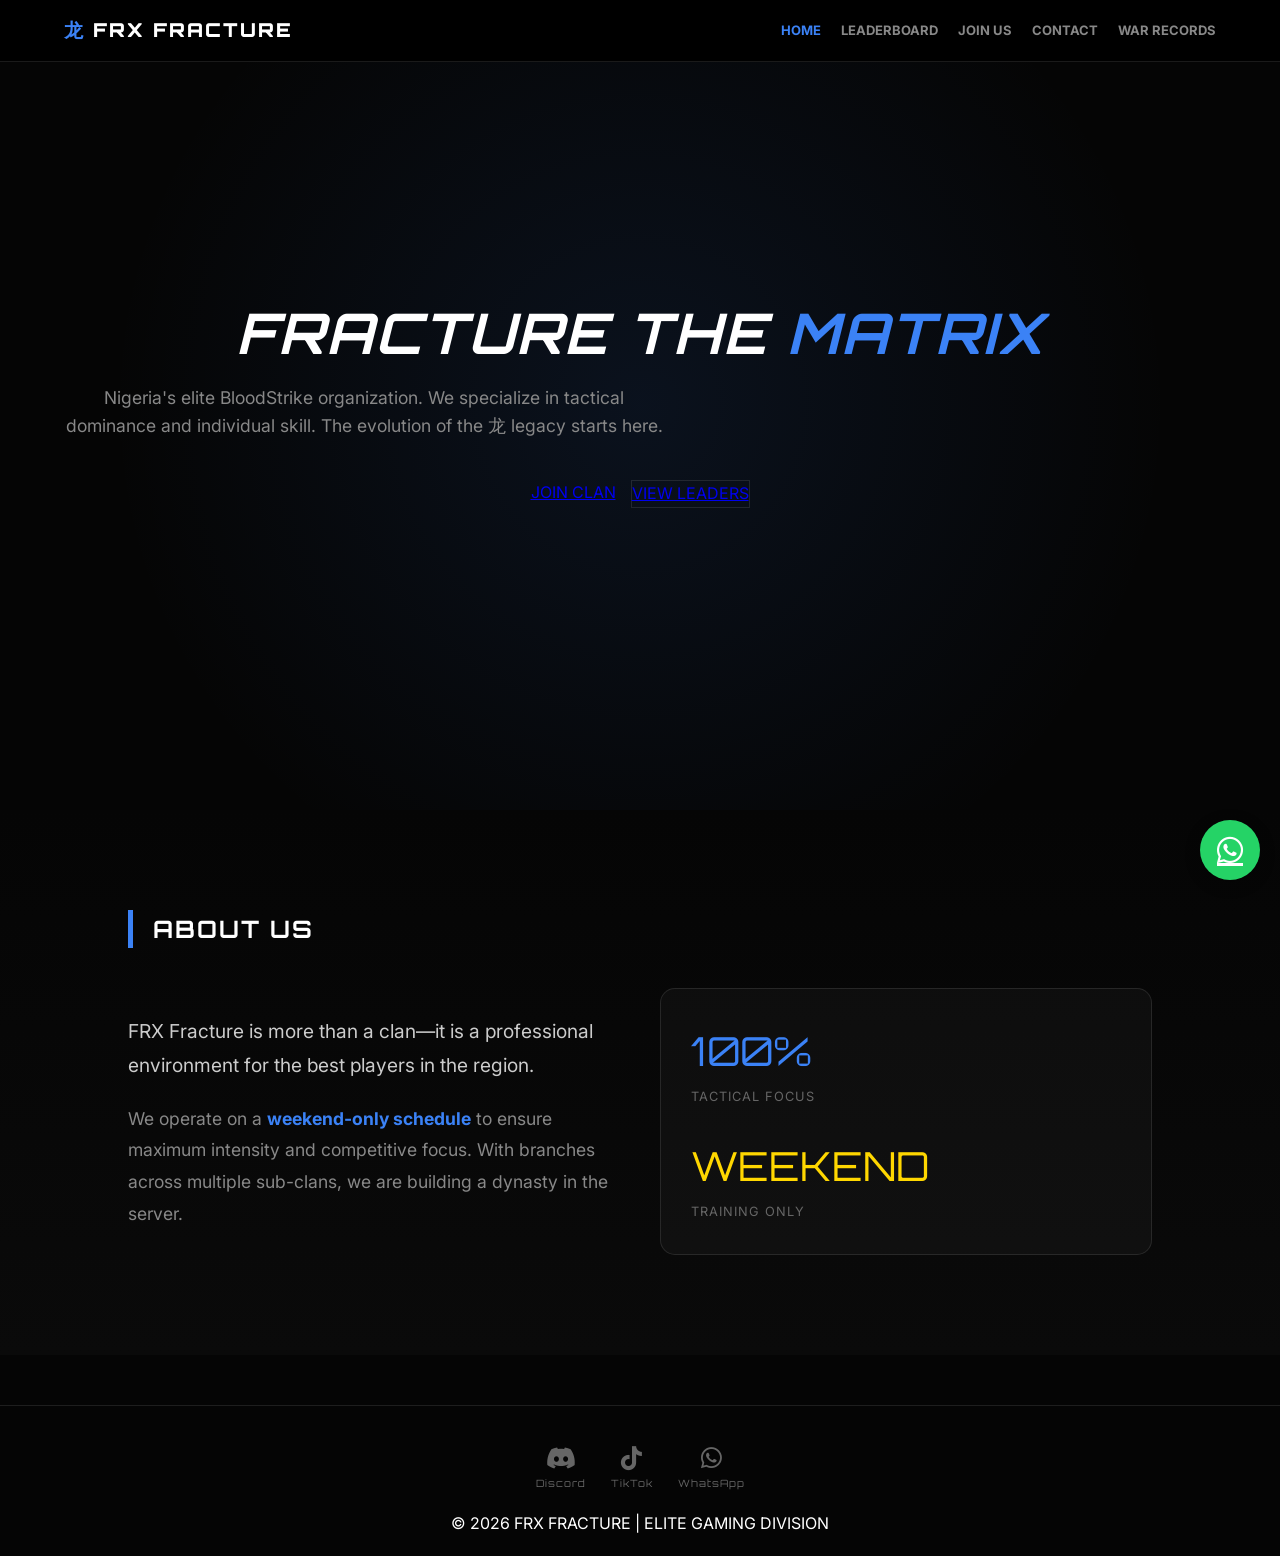
==== index.html @ 0031ac16 "Update index.html" ====
<!DOCTYPE html>
<html lang="en">
<head>
    <meta charset="UTF-8">
    <meta name="viewport" content="width=device-width, initial-scale=1.0">
    <title>FRX FRACTURE CLAN | ELITE BLOODSTRIKE</title>
    <link rel="stylesheet" href="style.css">
    <link href="https://fonts.googleapis.com/css2?family=Orbitron:wght@900&family=Inter:wght@400;700&display=swap" rel="stylesheet">
    
    <link rel="icon" type="image/png" sizes="32x32" href="images/favicon-32x32.png">
    <link rel="icon" type="image/png" sizes="16x16" href="images/favicon-16x16.png">
    <link rel="shortcut icon" href="images/favicon.ico">
    <link rel="apple-touch-icon" sizes="180x180" href="images/apple-touch-icon.png">
    <link rel="manifest" href="images/site.webmanifest">
    <meta name="theme-color" content="#00f2ff">
    
    <link rel="stylesheet" href="https://cdnjs.cloudflare.com/ajax/libs/font-awesome/6.0.0/css/all.min.css">
</head>
<body>

    <div id="loader">
        <div class="loader-content">
            <div class="dragon-symbol">龙</div>
            <div class="loader-bar"></div>
            <p>INITIALIZING FRX SYSTEM...</p>
        </div>
    </div>

    <nav>
        <div class="brand"><span>龙</span> FRX FRACTURE</div>
        <div class="hamburger">
            <span></span>
            <span></span>
            <span></span>
        </div>
        <div class="nav-links">
            <a href="index.html" class="active">HOME</a>
            <a href="rankings.html">LEADERBOARD</a> <a href="join.html">JOIN US</a>
            <a href="contact.html">CONTACT</a>
            <a href="wars.html">WAR RECORDS</a>
        </div>
    </nav>

    <header class="hero">
        <div class="hero-content" style="text-align: center; width: 100%;">
            <h1>FRACTURE THE <span style="color: var(--main-blue);">MATRIX</span></h1>
            <p>Nigeria's elite BloodStrike organization. We specialize in tactical dominance and individual skill. The evolution of the 龙 legacy starts here.</p>
            <div class="hero-btns" style="margin-top: 30px; display: flex; justify-content: center; gap: 15px;">
                <a href="join.html" class="btn btn-blue">JOIN CLAN</a>
                <a href="rankings.html" class="btn" style="border: 1px solid var(--border);">VIEW LEADERS</a>
            </div>
        </div>
    </header>

    <section id="about" style="padding: 100px 10%; background: linear-gradient(to bottom, #050505, #0a0a0a);">
        <h2 class="section-title">ABOUT US</h2>
        <div class="about-grid" style="display: grid; grid-template-columns: repeat(auto-fit, minmax(300px, 1fr)); gap: 40px; align-items: center;">
            <div class="about-text">
                <p style="font-size: 1.2rem; color: #ccc; line-height: 1.8; margin-bottom: 20px;">
                    FRX Fracture is more than a clan—it is a professional environment for the best players in the region. 
                </p>
                <p style="font-size: 1.1rem; color: #888; line-height: 1.8;">
                    We operate on a <span style="color: var(--main-blue); font-weight: bold;">weekend-only schedule</span> to ensure maximum intensity and competitive focus. 
                    With branches across multiple sub-clans, we are building a dynasty in the server.
                </p>
            </div>
            <div class="about-stats" style="background: rgba(255,255,255,0.03); padding: 30px; border-radius: 15px; border: 1px solid var(--border);">
                <div style="margin-bottom: 25px;">
                    <span style="display: block; font-family: 'Orbitron'; color: var(--main-blue); font-size: 2.5rem;">100%</span>
                    <span style="color: #666; text-transform: uppercase; font-size: 0.8rem; letter-spacing: 1px;">Tactical Focus</span>
                </div>
                <div>
                    <span style="display: block; font-family: 'Orbitron'; color: gold; font-size: 2.5rem;">WEEKEND</span>
                    <span style="color: #666; text-transform: uppercase; font-size: 0.8rem; letter-spacing: 1px;">Training Only</span>
                </div>
            </div>
        </div>
    </section>

    <a href="https://chat.whatsapp.com/DBjDvU5sd6rA4anDeY8neo" class="floating-whatsapp" target="_blank">
        <i class="fab fa-whatsapp"></i>
    </a>

    <footer>
        <div class="social-links">
            <a href="https://discord.gg/nYF2F32E8T" class="social-icon" target="_blank">
                <i class="fab fa-discord"></i>
                <span>Discord</span>
            </a>
            <a href="https://www.tiktok.com/@fracture_esports" class="social-icon" target="_blank">
                <i class="fab fa-tiktok"></i>
                <span>TikTok</span>
            </a>
            <a href="https://chat.whatsapp.com/DBjDvU5sd6rA4anDeY8neo" class="social-icon" target="_blank">
                <i class="fab fa-whatsapp"></i>
                <span>WhatsApp</span>
            </a>
        </div>
        <p class="copyright">© 2026 FRX FRACTURE | ELITE GAMING DIVISION</p>
    </footer>

    <script>
        // Navigation Logic
        const hamburger = document.querySelector('.hamburger');
        const navLinks = document.querySelector('.nav-links');

        hamburger.addEventListener('click', () => {
            navLinks.classList.toggle('active');
        });

        document.querySelectorAll('.nav-links a').forEach(link => {
            link.addEventListener('click', () => {
                navLinks.classList.remove('active');
            });
        });
        
        // Pre-loader Logic
        window.addEventListener("load", function() {
            const loader = document.getElementById("loader");
            setTimeout(() => {
                loader.classList.add("loader-hidden");
            }, 1000); 
        });
    </script>
</body>
</html>
---- style.css ----
/* --- FRX MASTER STYLES - 2026 ELITE EDITION --- */
:root {
    --main-blue: #3b82f6;
    --dark-bg: #050505;
    --card-bg: rgba(255, 255, 255, 0.03);
    --border: rgba(255, 255, 255, 0.1);
    --glass: rgba(255, 255, 255, 0.03);
    --glass-border: rgba(255, 255, 255, 0.1);
}

* { margin: 0; padding: 0; box-sizing: border-box; }

body {
    background-color: var(--dark-bg);
    color: white;
    font-family: 'Inter', sans-serif;
    line-height: 1.6;
    overflow-x: hidden;
}

h1, h2, h3, .brand { font-family: 'Orbitron', sans-serif; text-transform: uppercase; letter-spacing: 2px; }

/* --- PRE-LOADER --- */
#loader {
    position: fixed;
    width: 100%;
    height: 100vh;
    background: #050505;
    z-index: 9999;
    display: flex;
    justify-content: center;
    align-items: center;
    transition: opacity 0.5s ease;
}

.loader-content { text-align: center; }
.dragon-symbol {
    font-size: 5rem;
    color: var(--main-blue);
    font-family: 'Orbitron';
    text-shadow: 0 0 30px var(--main-blue);
    animation: breathe 2s infinite ease-in-out;
}

.loader-bar {
    width: 200px;
    height: 2px;
    background: rgba(255, 255, 255, 0.1);
    margin: 20px auto;
    position: relative;
    overflow: hidden;
}

.loader-bar::after {
    content: '';
    position: absolute;
    left: -100%;
    width: 100%;
    height: 100%;
    background: var(--main-blue);
    box-shadow: 0 0 10px var(--main-blue);
    animation: loading 1.5s infinite;
}

@keyframes breathe {
    0%, 100% { transform: scale(1); opacity: 0.8; }
    50% { transform: scale(1.1); opacity: 1; }
}

@keyframes loading {
    0% { left: -100%; }
    100% { left: 100%; }
}

.loader-hidden { opacity: 0; pointer-events: none; }

.btn-main {
    background: var(--main-blue);
    color: white;
    padding: 12px 30px;
    border-radius: 5px;
    text-decoration: none;
    font-family: 'Orbitron';
    font-size: 0.9rem;
    transition: 0.3s;
    display: inline-block;
}

.btn-outline {
    border: 1px solid var(--border);
    color: white;
    padding: 12px 30px;
    border-radius: 5px;
    text-decoration: none;
    font-family: 'Orbitron';
    font-size: 0.9rem;
    transition: 0.3s;
    display: inline-block;
    margin-left: 10px;
}

.btn-main:hover { background: #2563eb; transform: translateY(-3px); }
.btn-outline:hover { background: rgba(255,255,255,0.1); transform: translateY(-3px); }

/* --- NAVIGATION --- */
nav {
    display: flex;
    justify-content: space-between;
    align-items: center;
    padding: 15px 5%;
    background: rgba(0,0,0,0.95);
    backdrop-filter: blur(10px);
    position: fixed;
    width: 100%;
    top: 0;
    z-index: 1000;
    border-bottom: 1px solid var(--border);
}

.brand { font-weight: 900; color: #fff; font-size: 1.2rem; }
.brand span { color: var(--main-blue); }

.nav-links { display: flex; list-style: none; }
.nav-links a { 
    color: #888; 
    text-decoration: none; 
    margin-left: 20px; 
    font-size: 13px; 
    font-weight: bold; 
    transition: 0.3s; 
}

.nav-links a:hover, .nav-links a.active { color: var(--main-blue); }

.hamburger { display: none; cursor: pointer; flex-direction: column; gap: 5px; }
.hamburger span { width: 25px; height: 3px; background: white; border-radius: 5px; }

/* --- HERO SECTION --- */
.hero {
    height: 90vh;
    display: flex;
    flex-direction: column;
    justify-content: center;
    align-items: center;
    text-align: center;
    padding: 0 5%;
    background: radial-gradient(circle, rgba(59,130,246,0.1) 0%, transparent 70%);
}

.hero h1 { font-size: 3.5rem; line-height: 1.1; margin-bottom: 20px; font-style: italic; }
.hero p { color: #888; max-width: 600px; margin-bottom: 40px; font-size: 1.1rem; }

/* --- LEADERBOARD & RANKINGS --- */
.section-title { font-size: 1.5rem; margin-bottom: 40px; border-left: 5px solid var(--main-blue); padding-left: 20px; }

.leader-section {
    display: grid;
    grid-template-columns: repeat(auto-fit, minmax(250px, 1fr));
    gap: 20px;
    margin-bottom: 40px;
}

.leader-card {
    background: linear-gradient(rgba(0, 0, 0, 0.7), rgba(0, 0, 0, 0.85)), url('images/leader-default.jpg');
    background-size: cover;
    background-position: center;
    border: 1px solid gold;
    border-radius: 15px;
    padding: 30px 20px;
    text-align: center;
    box-shadow: 0 0 20px rgba(212, 175, 55, 0.1);
    transition: 0.4s cubic-bezier(0.175, 0.885, 0.32, 1.275);
    position: relative;
    overflow: hidden;
}

.zandex-card {
    background-image: linear-gradient(rgba(0, 0, 0, 0.6), rgba(0, 0, 0, 0.85)), url('images/zandex-backdrop.jpg');
}

.vice-card {
    background-image: linear-gradient(rgba(0, 0, 0, 0.6), rgba(0, 0, 0, 0.85)), url('images/Members/1.jpg');
    border-color: silver;
}

.leader-card:hover {
    transform: translateY(-8px);
    box-shadow: 0 10px 30px rgba(59, 130, 246, 0.3);
    border-color: #fff;
}

.leader-img-circle {
    width: 100px; height: 100px;
    border-radius: 50%;
    border: 3px solid gold;
    margin: 0 auto 15px;
    object-fit: cover;
    box-shadow: 0 0 15px rgba(212, 175, 55, 0.3);
    transition: 0.3s;
}

.leader-card:hover .leader-img-circle { transform: scale(1.1); border-color: #fff; }

.player-name { font-size: 1.4rem; margin-bottom: 5px; text-shadow: 2px 2px 10px rgba(0,0,0,1); }

/* --- SEARCH & LIST --- */
.search-container { max-width: 500px; margin: 0 auto 30px; position: relative; }

.rank-search {
    width: 100%;
    background: rgba(255, 255, 255, 0.05);
    border: 1px solid var(--border);
    padding: 12px 20px;
    border-radius: 30px;
    color: white;
    font-family: 'Inter', sans-serif;
    outline: none;
    transition: 0.3s;
    text-align: center;
}

.rank-search:focus {
    border-color: var(--main-blue);
    box-shadow: 0 0 15px rgba(0, 242, 255, 0.2);
    background: rgba(255, 255, 255, 0.08);
}

.rank-grid { display: flex; flex-direction: column; gap: 10px; }

.list-row {
    display: grid;
    grid-template-columns: 40px 50px 1fr 100px;
    align-items: center;
    background: var(--glass);
    border: 1px solid var(--glass-border);
    padding: 10px 15px;
    border-radius: 8px;
    transition: 0.3s;
}

.list-row:hover { border-color: var(--main-blue); transform: translateX(5px); }

.list-rank { font-family: 'Orbitron'; font-weight: bold; color: var(--main-blue); font-size: 0.8rem; }
.list-img { width: 35px; height: 35px; border-radius: 5px; object-fit: cover; }
.list-name { font-family: 'Inter'; font-weight: 700; font-size: 0.9rem; }
.list-stats { text-align: right; }
.list-points { display: block; font-family: 'Orbitron'; font-size: 0.8rem; color: #fff; }
.list-tier { display: block; font-size: 9px; color: #666; text-transform: uppercase; }

/* --- CLAN TOGGLE --- */
.clan-toggle { display: flex; justify-content: center; gap: 10px; margin-bottom: 30px; }
.toggle-btn {
    background: transparent;
    border: 1px solid var(--border);
    color: #666;
    padding: 8px 20px;
    cursor: pointer;
    font-family: 'Orbitron';
    font-size: 10px;
    transition: 0.3s;
}
.toggle-btn.active { background: var(--main-blue); color: white; border-color: var(--main-blue); }

/* --- JOIN PAGE STYLES --- */
.leadership-promo {
    background: linear-gradient(rgba(0,0,0,0.85), rgba(0,0,0,0.85)), url('images/leadership-bg.jpg');
    background-size: cover;
    padding: 50px;
    border-radius: 15px;
    border: 1px solid var(--main-blue);
    text-align: center;
    margin-bottom: 40px;
}

.tryout-briefing {
    background: rgba(255, 255, 255, 0.02);
    border: 1px solid rgba(255, 255, 255, 0.1);
    border-radius: 15px;
    padding: 40px;
}

.tryout-content-grid {
    display: grid;
    grid-template-columns: 1.2fr 0.8fr;
    gap: 40px;
    margin-top: 25px;
}

.briefing-list {
    list-style: none;
    padding: 0;
}

.briefing-list li {
    padding: 12px 0;
    border-bottom: 1px solid rgba(255, 255, 255, 0.05);
    font-size: 14px;
    color: #ccc;
}

.stat-tag {
    background: rgba(0, 242, 255, 0.1);
    color: var(--main-blue);
    padding: 2px 8px;
    border-radius: 4px;
    font-size: 11px;
    font-weight: bold;
    border: 1px solid rgba(0, 242, 255, 0.3);
    margin-left: 5px;
}

.warning-text {
    color: #ff4444;
    font-size: 11px;
    margin-top: 15px;
    font-style: italic;
}

.banned-tags span {
    display: inline-block;
    background: rgba(255, 0, 80, 0.1);
    color: #ff0050;
    padding: 5px 12px;
    border-radius: 5px;
    font-size: 10px;
    font-weight: bold;
    margin-right: 8px;
    border: 1px solid rgba(255, 0, 80, 0.2);
}

.inactivity-bar {
    background: rgba(255, 0, 80, 0.05);
    border: 1px solid rgba(255, 0, 80, 0.2);
    padding: 15px;
    border-radius: 10px;
    margin-top: 30px;
    text-align: center;
    color: #ff0050;
    font-size: 12px;
    font-family: 'Orbitron';
}

/* --- MOBILE TWEAKS --- */
@media screen and (max-width: 768px) {
    .join-page-content { padding: 100px 5% 40px; }
    .tryout-box { padding: 30px 15px; }
    .tryout-content-grid, .requirements-grid { grid-template-columns: 1fr; }
    .bottom-grid { grid-template-columns: 1fr !important; }
}

.b-tag {
    display: inline-block;
    background: rgba(255, 0, 80, 0.1);
    color: #ff0050;
    padding: 4px 10px;
    border-radius: 4px;
    font-size: 11px;
    font-weight: bold;
    margin-right: 5px;
    border: 1px solid rgba(255, 0, 80, 0.2);
}

.leadership-promo {
    background: rgba(255, 255, 255, 0.02);
    padding: 40px;
    border-radius: 15px;
    border: 1px solid var(--main-blue);
    text-align: center;
}

/* --- ROUNDED BUTTONS --- */
.toggle-btn.rounded {
    border-radius: 50px;
    padding: 10px 30px;
    border: 1px solid var(--main-blue);
}
.toggle-btn.rounded.active { background: var(--main-blue); color: white; border-color: var(--main-blue); }

/* --- CLICKABLE LIST ROWS --- */
.clickable { cursor: pointer; transition: 0.2s; }
.clickable:hover { background: rgba(59, 130, 246, 0.1); transform: scale(1.02); }

/* --- PLAYER PROFILE MODAL --- */
.modal {
    display: none;
    position: fixed;
    z-index: 2000;
    left: 0; top: 0;
    width: 100%; height: 100%;
    background-color: rgba(0,0,0,0.9);
    backdrop-filter: blur(8px);
    justify-content: center;
    align-items: center;
    padding: 20px;
}

.modal-content {
    background: #0a0a0a;
    border: 1px solid var(--main-blue);
    padding: 40px;
    border-radius: 20px;
    width: 100%;
    max-width: 400px;
    text-align: center;
    position: relative;
    box-shadow: 0 0 50px rgba(59, 130, 246, 0.2);
}

.profile-avatar {
    width: 120px; height: 120px;
    border-radius: 50%;
    border: 3px solid var(--main-blue);
    margin-bottom: 20px;
}

.profile-stats-grid { display: grid; grid-template-columns: 1fr 1fr; gap: 15px; margin: 25px 0; }
.profile-stats-grid p { font-size: 10px; color: #666; font-family: 'Orbitron'; }
.profile-stats-grid span { font-size: 1.2rem; font-weight: bold; color: #fff; }

.close-modal {
    position: absolute;
    top: 15px; right: 20px;
    font-size: 30px;
    color: #444;
    cursor: pointer;
}

/* --- LANDSCAPE MODAL BOX --- */
.modal-content-landscape {
    background-color: #0a0a0a;
    background-size: cover;
    background-position: center;
    border: 1px solid var(--main-blue);
    padding: 40px;
    border-radius: 15px;
    width: 90%;
    max-width: 600px;
    min-height: 250px;
    position: relative;
    box-shadow: 0 0 50px rgba(0,0,0,0.8);
    display: flex;
    align-items: center;
}

.landscape-profile-content { width: 100%; z-index: 2; }
.profile-main-info { display: flex; align-items: center; gap: 20px; margin-bottom: 25px; }
.profile-avatar-square { width: 80px; height: 80px; border-radius: 10px; border: 2px solid var(--main-blue); object-fit: cover; }
.profile-stats-landscape { display: flex; gap: 30px; margin-bottom: 30px; }
.stat-box p { font-size: 10px; font-family: 'Orbitron'; color: #888; margin-bottom: 5px; }
.stat-box span { font-size: 1.2rem; font-weight: bold; color: #fff; }

.btn-main-small {
    background: var(--main-blue);
    color: white;
    border: none;
    padding: 8px 20px;
    font-family: 'Orbitron';
    font-size: 10px;
    cursor: pointer;
    border-radius: 5px;
    transition: 0.3s;
}
.btn-main-small:hover { background: white; color: var(--main-blue); }

/* --- CONTACT SECTION --- */
.contact-card {
    background: var(--glass);
    padding: 40px;
    border-radius: 15px;
    border: 1px solid var(--glass-border);
    text-align: center;
    transition: 0.3s;
}
.contact-card:hover { transform: translateY(-10px); border-color: var(--main-blue); }
.contact-icon { font-size: 3rem; margin-bottom: 20px; }
.contact-card h3 { margin-bottom: 10px; font-size: 1.2rem; }
.contact-card p { color: #888; font-size: 14px; margin-bottom: 25px; min-height: 40px; }

.contact-btn {
    display: block;
    padding: 12px;
    border-radius: 5px;
    text-decoration: none;
    color: white;
    font-family: 'Orbitron';
    font-size: 11px;
    transition: 0.3s;
}
.discord-bg { background: #5865F2; }
.whatsapp-bg { background: #25d366; }
.tiktok-bg { background: #ff0050; }
.contact-btn:hover { filter: brightness(1.2); box-shadow: 0 5px 15px rgba(0,0,0,0.3); }

/* --- FOOTER & WHATSAPP --- */
footer {
    background: #050505;
    padding: 40px 5% 20px;
    border-top: 1px solid var(--border);
    text-align: center;
    margin-top: 50px;
}

.social-links { display: flex; justify-content: center; gap: 25px; margin-bottom: 20px; }
.social-icon {
    color: #666; font-size: 1.5rem; text-decoration: none;
    transition: 0.3s; display: flex; flex-direction: column; align-items: center; gap: 5px;
}
.social-icon:hover { color: var(--main-blue); text-shadow: 0 0 10px var(--main-blue); transform: translateY(-3px); }
.social-icon span { font-size: 10px; font-family: 'Orbitron'; letter-spacing: 1px; }

.floating-whatsapp {
    position: fixed; bottom: 20px; right: 20px;
    background-color: #25d366; color: white;
    width: 60px; height: 60px; border-radius: 50%;
    display: flex; justify-content: center; align-items: center;
    font-size: 30px; box-shadow: 0 4px 15px rgba(0, 0, 0, 0.3);
    z-index: 1000; transition: 0.3s ease;
}

/* --- RESPONSIVE QUERIES --- */
@media screen and (max-width: 768px) {
    .nav-links {
        display: none;
        flex-direction: column;
        position: absolute;
        top: 60px; right: 0;
        background: rgba(0,0,0,0.95);
        width: 100%; text-align: center;
        padding: 20px 0; border-bottom: 1px solid var(--border);
    }
    .nav-links.active { display: flex; }
    .nav-links a { margin: 15px 0; font-size: 18px; }
    .hamburger { display: flex; }
    .hero h1 { font-size: 2.5rem; }
    .leader-card { padding: 20px 10px; }
}

@media (max-width: 480px) {
    .floating-whatsapp { width: 50px; height: 50px; font-size: 25px; bottom: 15px; right: 15px; }
    .hero h1 { font-size: 2rem; }
    .list-row { grid-template-columns: 30px 40px 1fr 80px; padding: 10px 5px; }
}
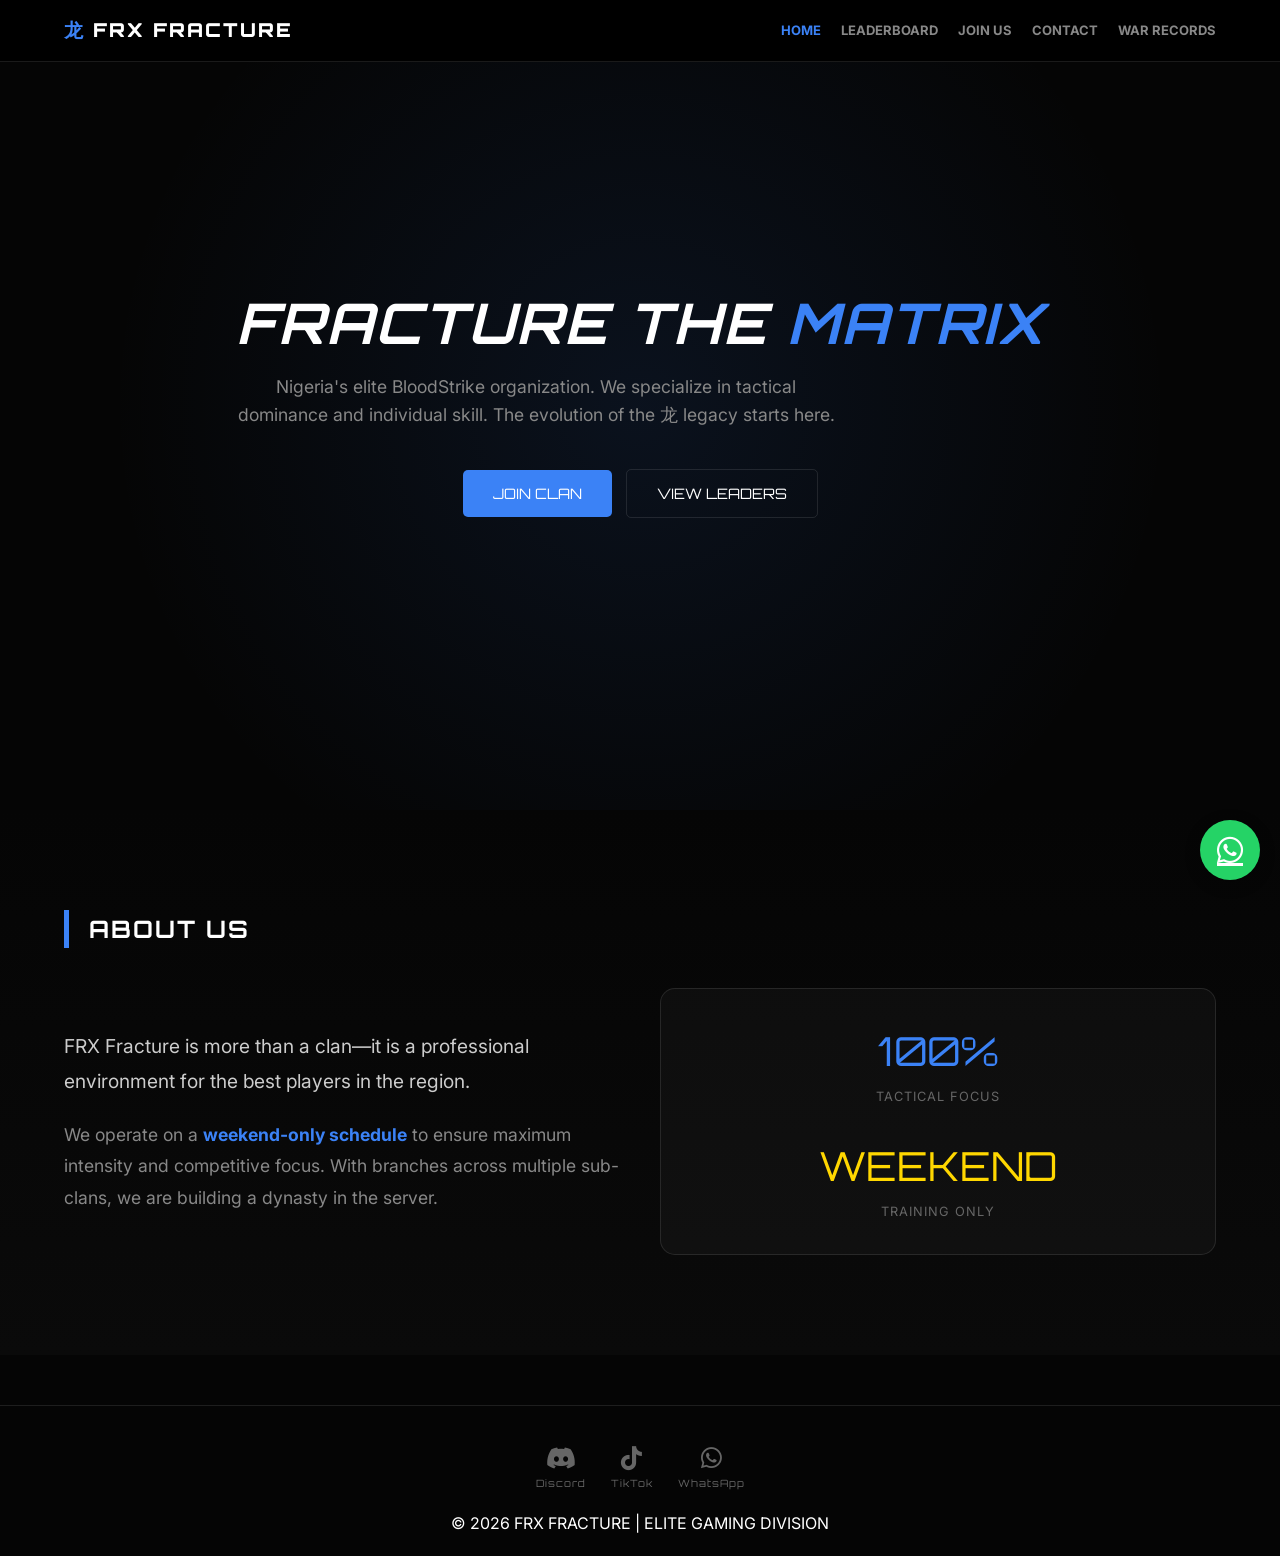
==== commit 2c087ff4: "Update index.html" ====
--- a/index.html
+++ b/index.html
@@ -3,18 +3,18 @@
 <head>
     <meta charset="UTF-8">
     <meta name="viewport" content="width=device-width, initial-scale=1.0">
-    <title>FRX FRACTURE CLAN | ELITE BLOODSTRIKE</title>
+    <title>FRX FRACTURE | NIGERIA'S ELITE BLOODSTRIKE CLAN</title>
+    
     <link rel="stylesheet" href="style.css">
     <link href="https://fonts.googleapis.com/css2?family=Orbitron:wght@900&family=Inter:wght@400;700&display=swap" rel="stylesheet">
+    <link rel="stylesheet" href="https://cdnjs.cloudflare.com/ajax/libs/font-awesome/6.0.0/css/all.min.css">
     
     <link rel="icon" type="image/png" sizes="32x32" href="images/favicon-32x32.png">
     <link rel="icon" type="image/png" sizes="16x16" href="images/favicon-16x16.png">
     <link rel="shortcut icon" href="images/favicon.ico">
     <link rel="apple-touch-icon" sizes="180x180" href="images/apple-touch-icon.png">
     <link rel="manifest" href="images/site.webmanifest">
-    <meta name="theme-color" content="#00f2ff">
-    
-    <link rel="stylesheet" href="https://cdnjs.cloudflare.com/ajax/libs/font-awesome/6.0.0/css/all.min.css">
+    <meta name="theme-color" content="#3b82f6">
 </head>
 <body>
 
@@ -35,26 +35,27 @@
         </div>
         <div class="nav-links">
             <a href="index.html" class="active">HOME</a>
-            <a href="rankings.html">LEADERBOARD</a> <a href="join.html">JOIN US</a>
+            <a href="leaderboard.html">LEADERBOARD</a> 
+            <a href="join.html">JOIN US</a>
             <a href="contact.html">CONTACT</a>
             <a href="wars.html">WAR RECORDS</a>
         </div>
     </nav>
 
     <header class="hero">
-        <div class="hero-content" style="text-align: center; width: 100%;">
+        <div class="hero-content">
             <h1>FRACTURE THE <span style="color: var(--main-blue);">MATRIX</span></h1>
             <p>Nigeria's elite BloodStrike organization. We specialize in tactical dominance and individual skill. The evolution of the 龙 legacy starts here.</p>
-            <div class="hero-btns" style="margin-top: 30px; display: flex; justify-content: center; gap: 15px;">
-                <a href="join.html" class="btn btn-blue">JOIN CLAN</a>
-                <a href="rankings.html" class="btn" style="border: 1px solid var(--border);">VIEW LEADERS</a>
+            <div class="hero-btns" style="margin-top: 30px;">
+                <a href="join.html" class="btn-main">JOIN CLAN</a>
+                <a href="leaderboard.html" class="btn-outline">VIEW LEADERS</a>
             </div>
         </div>
     </header>
 
-    <section id="about" style="padding: 100px 10%; background: linear-gradient(to bottom, #050505, #0a0a0a);">
+    <section id="about" style="padding: 100px 5%; background: linear-gradient(to bottom, #050505, #0a0a0a);">
         <h2 class="section-title">ABOUT US</h2>
-        <div class="about-grid" style="display: grid; grid-template-columns: repeat(auto-fit, minmax(300px, 1fr)); gap: 40px; align-items: center;">
+        <div class="about-grid" style="display: grid; grid-template-columns: repeat(auto-fit, minmax(300px, 1fr)); gap: 40px; align-items: center; margin-top: 40px;">
             <div class="about-text">
                 <p style="font-size: 1.2rem; color: #ccc; line-height: 1.8; margin-bottom: 20px;">
                     FRX Fracture is more than a clan—it is a professional environment for the best players in the region. 
@@ -64,7 +65,7 @@
                     With branches across multiple sub-clans, we are building a dynasty in the server.
                 </p>
             </div>
-            <div class="about-stats" style="background: rgba(255,255,255,0.03); padding: 30px; border-radius: 15px; border: 1px solid var(--border);">
+            <div class="about-stats" style="background: rgba(255,255,255,0.03); padding: 30px; border-radius: 15px; border: 1px solid var(--border); text-align: center;">
                 <div style="margin-bottom: 25px;">
                     <span style="display: block; font-family: 'Orbitron'; color: var(--main-blue); font-size: 2.5rem;">100%</span>
                     <span style="color: #666; text-transform: uppercase; font-size: 0.8rem; letter-spacing: 1px;">Tactical Focus</span>
@@ -76,10 +77,6 @@
             </div>
         </div>
     </section>
-
-    <a href="https://chat.whatsapp.com/DBjDvU5sd6rA4anDeY8neo" class="floating-whatsapp" target="_blank">
-        <i class="fab fa-whatsapp"></i>
-    </a>
 
     <footer>
         <div class="social-links">
@@ -99,6 +96,10 @@
         <p class="copyright">© 2026 FRX FRACTURE | ELITE GAMING DIVISION</p>
     </footer>
 
+    <a href="https://chat.whatsapp.com/DBjDvU5sd6rA4anDeY8neo" class="floating-whatsapp" target="_blank">
+        <i class="fab fa-whatsapp"></i>
+    </a>
+
     <script>
         // Navigation Logic
         const hamburger = document.querySelector('.hamburger');
@@ -108,6 +109,7 @@
             navLinks.classList.toggle('active');
         });
 
+        // Close menu when link is clicked
         document.querySelectorAll('.nav-links a').forEach(link => {
             link.addEventListener('click', () => {
                 navLinks.classList.remove('active');
@@ -123,4 +125,4 @@
         });
     </script>
 </body>
-</html>
+</html>
--- a/style.css
+++ b/style.css
@@ -179,7 +179,7 @@
 }
 
 .vice-card {
-    background-image: linear-gradient(rgba(0, 0, 0, 0.6), rgba(0, 0, 0, 0.85)), url('images/Members/1.jpg');
+    background-image: linear-gradient(rgba(0, 0, 0, 0.6), rgba(0, 0, 0, 0.85)), url('images/Members/5.jpg');
     border-color: silver;
 }
 
@@ -539,4 +539,4 @@
     .floating-whatsapp { width: 50px; height: 50px; font-size: 25px; bottom: 15px; right: 15px; }
     .hero h1 { font-size: 2rem; }
     .list-row { grid-template-columns: 30px 40px 1fr 80px; padding: 10px 5px; }
-}+}
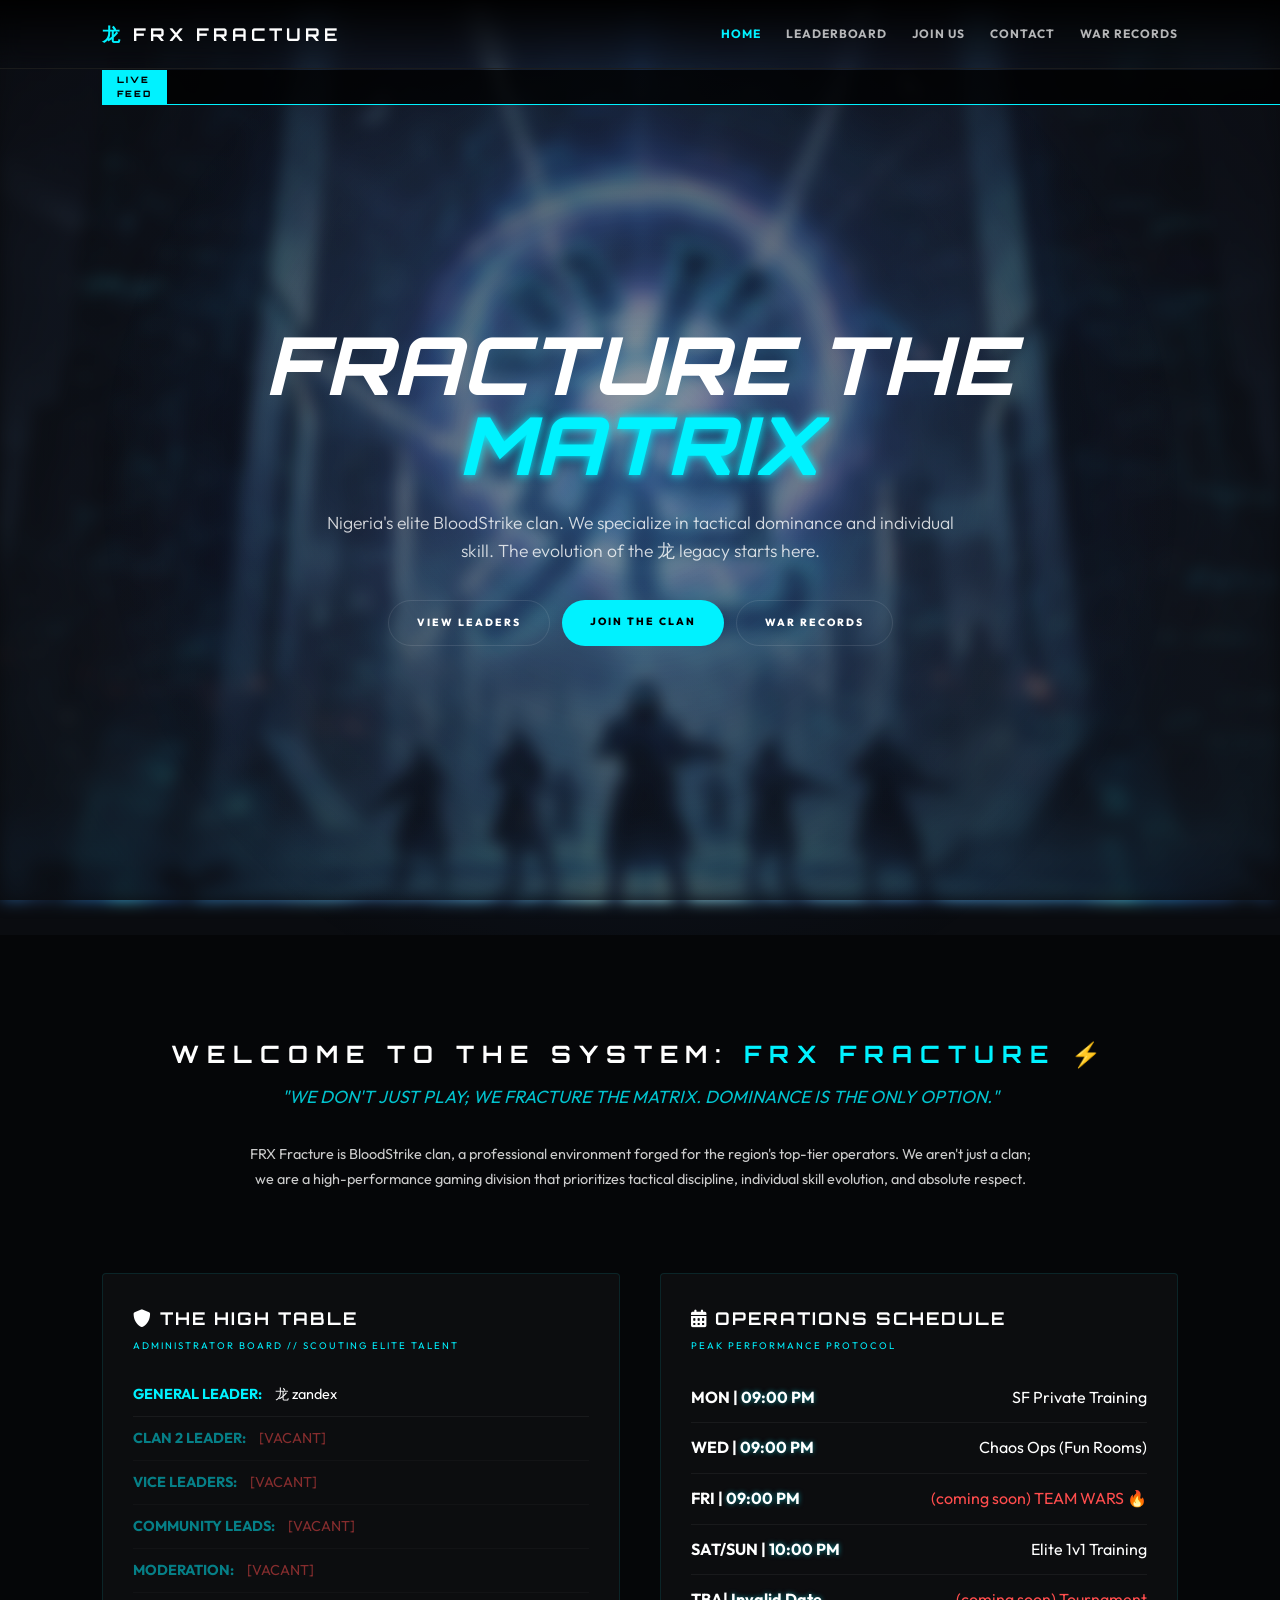
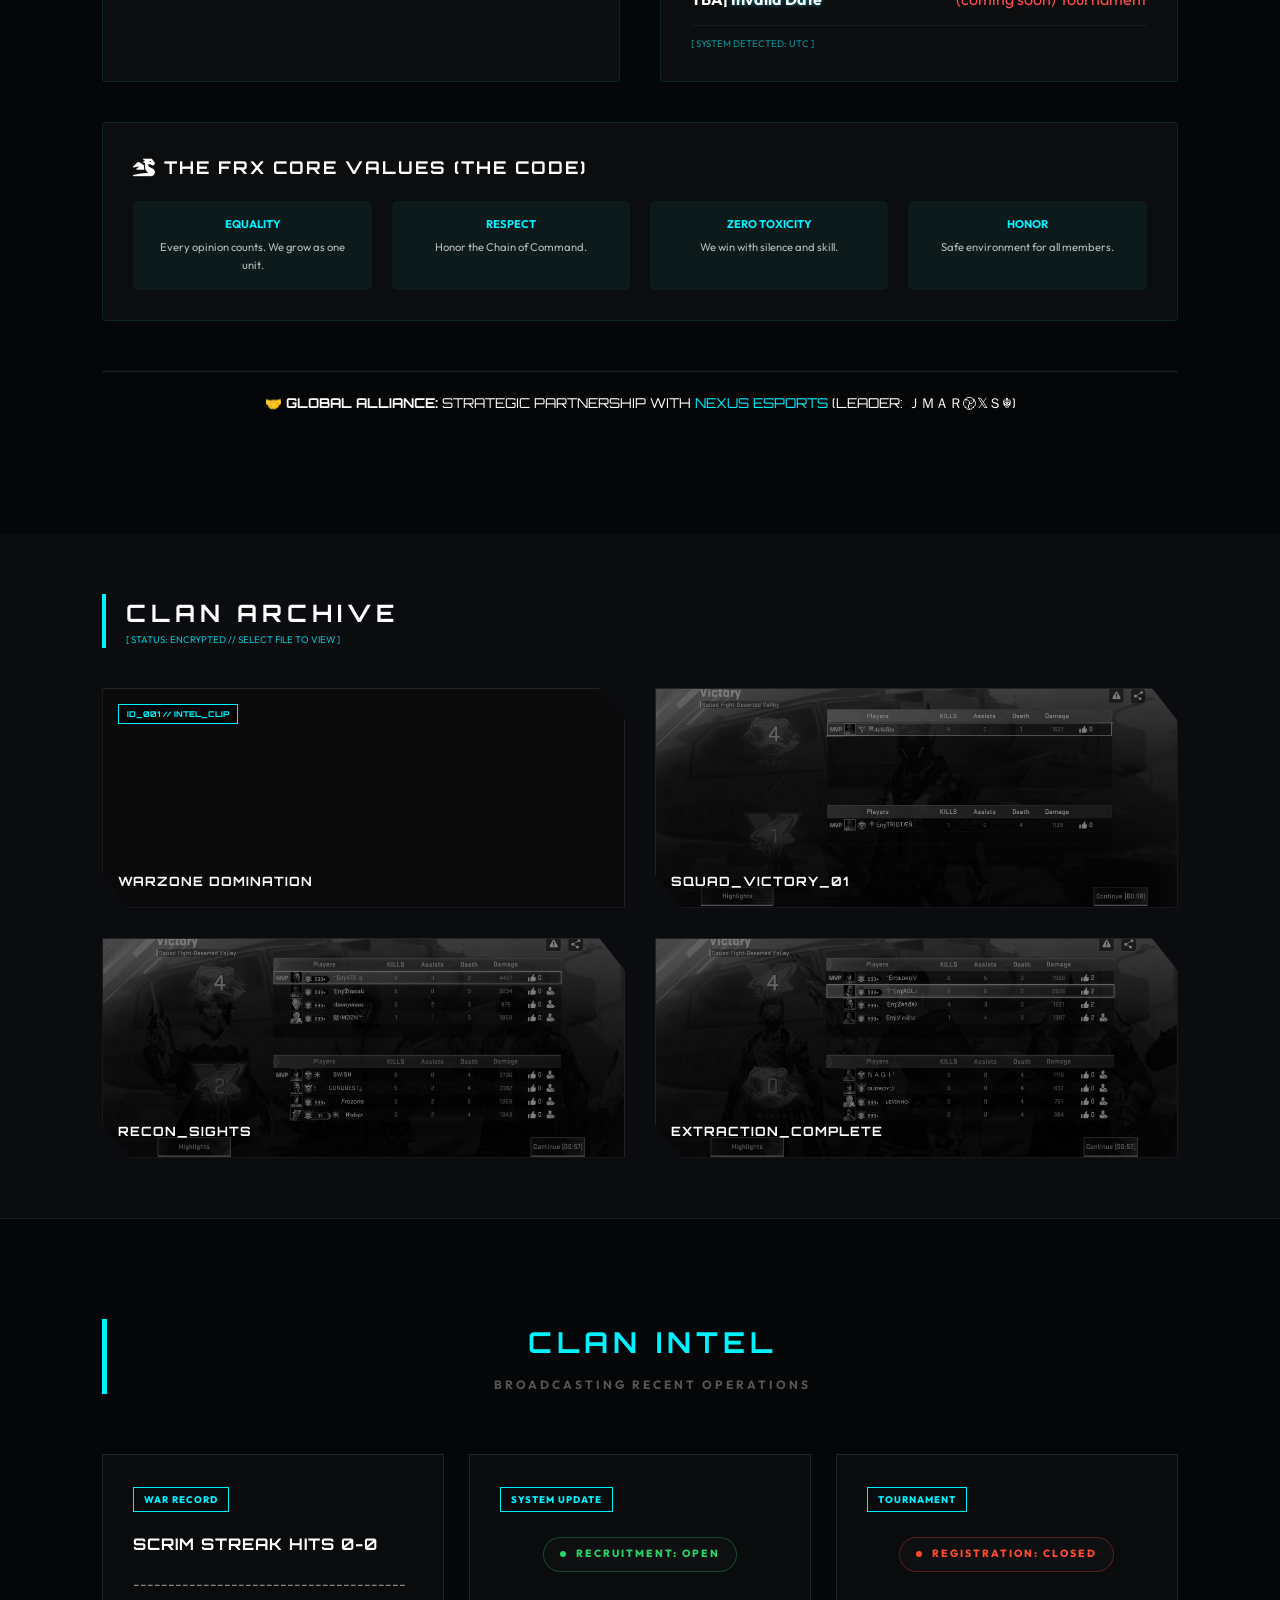
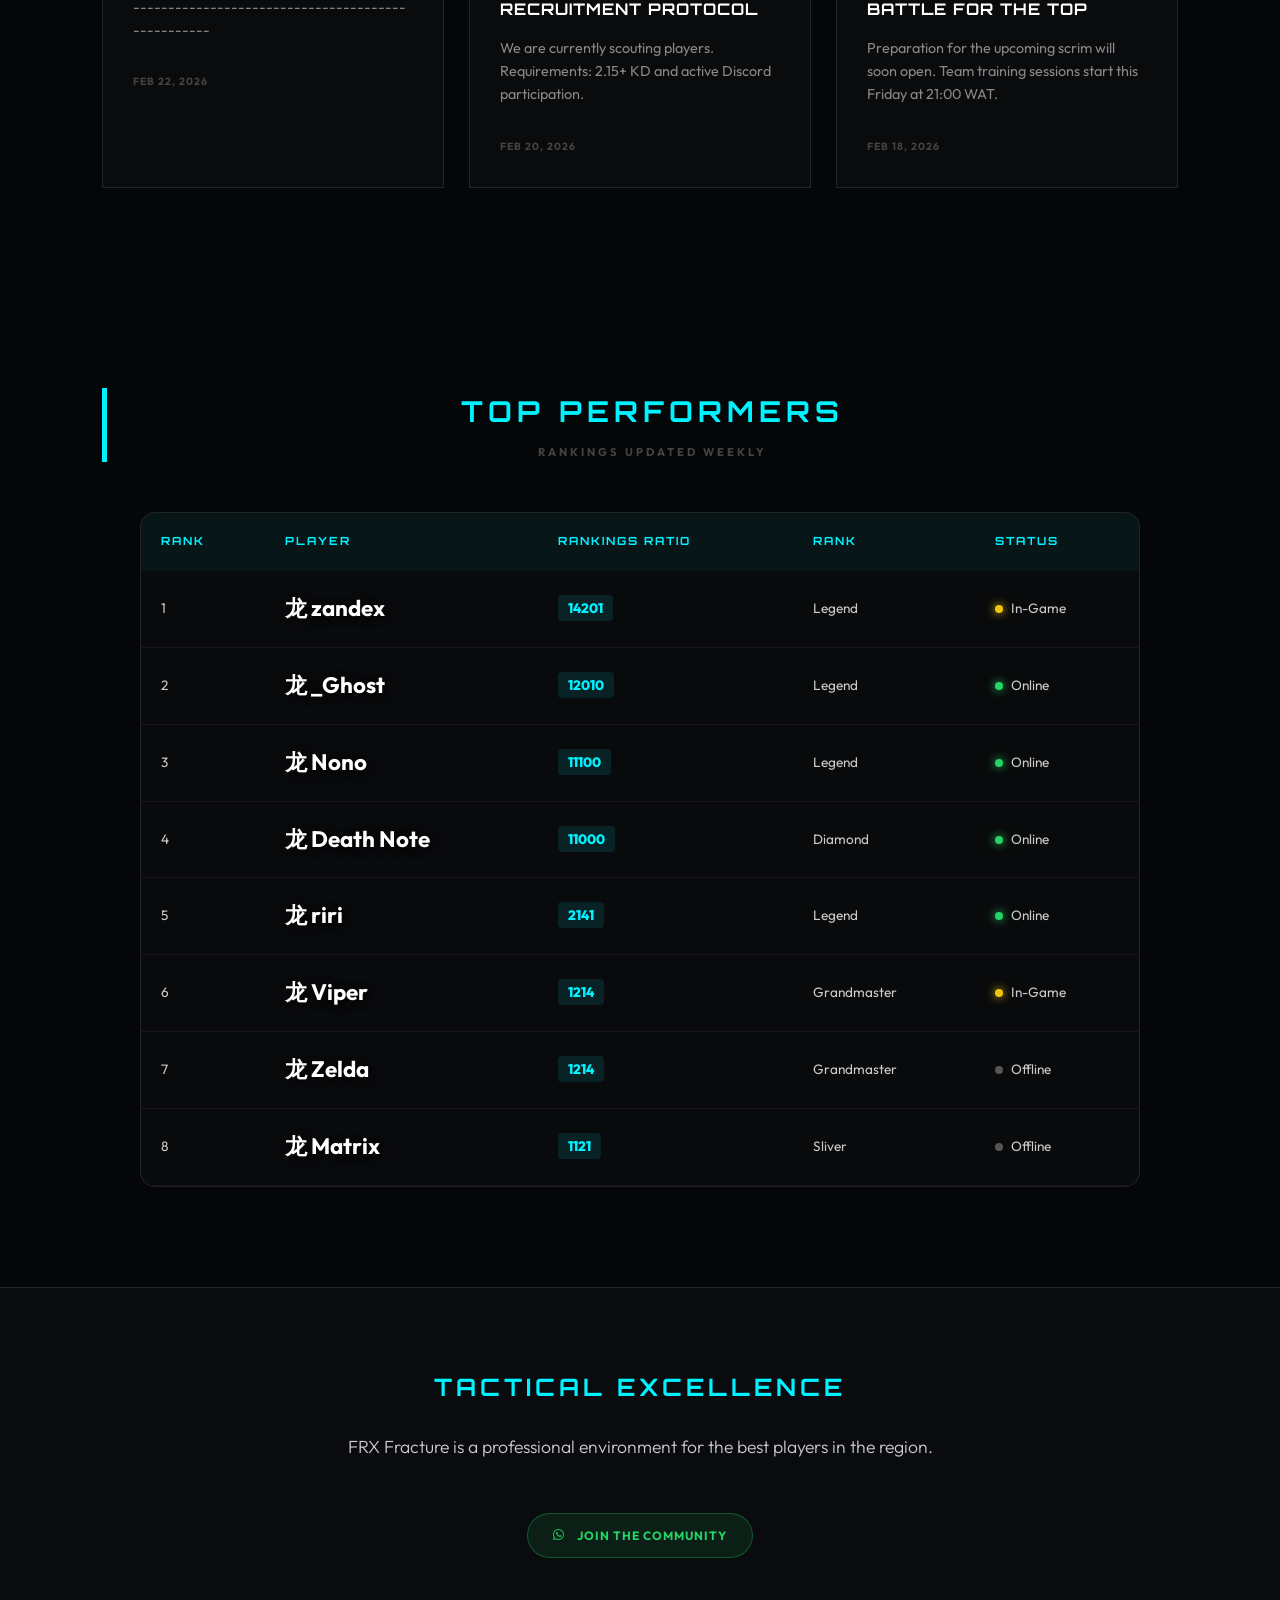
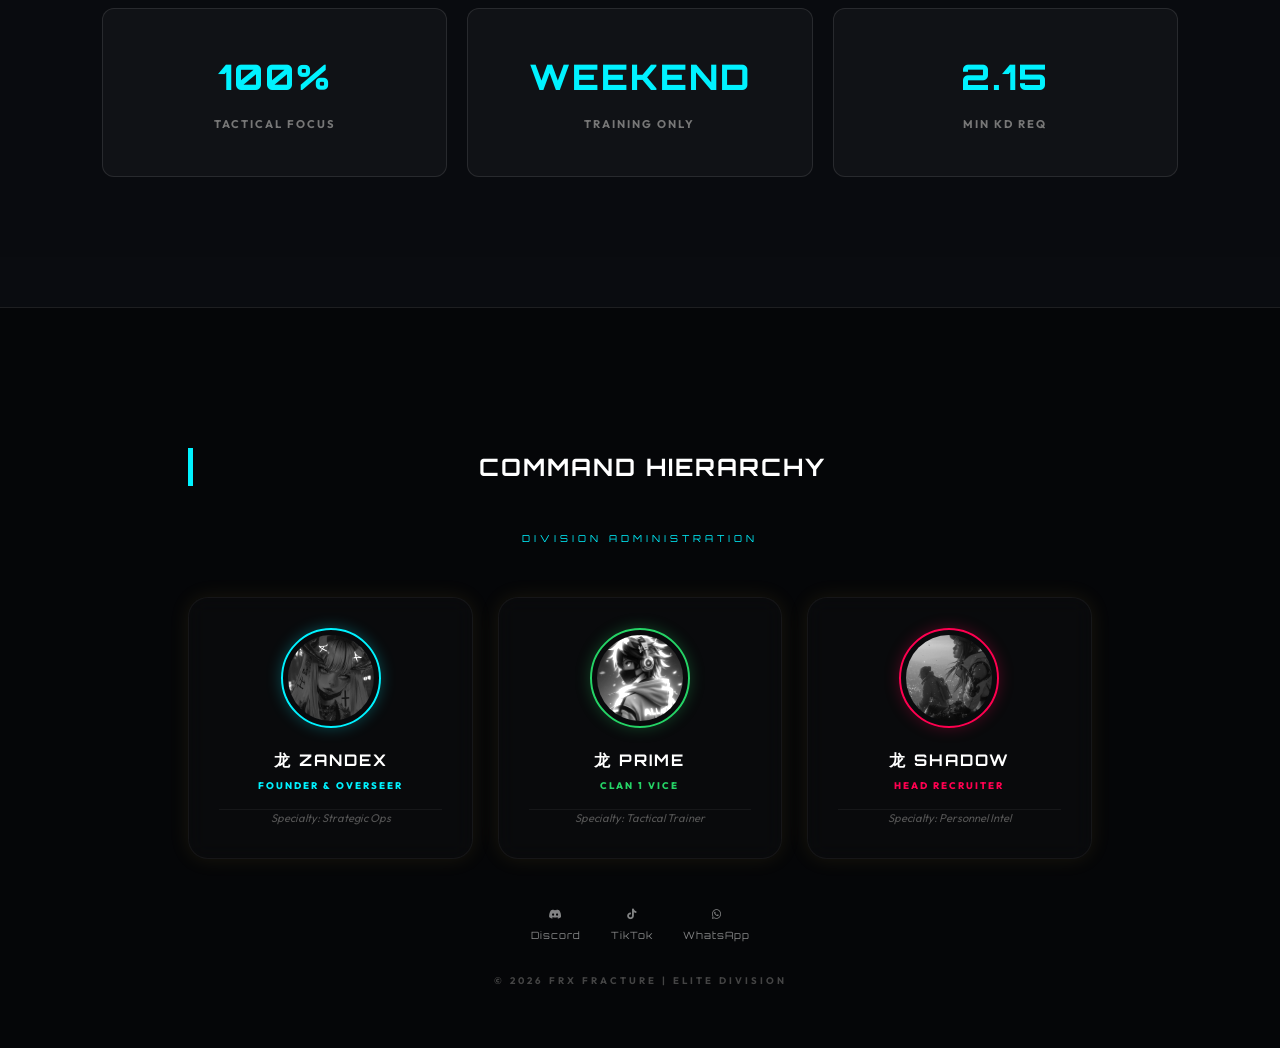
==== commit 94e648be: "website update" ====
--- a/index.html
+++ b/index.html
@@ -6,123 +6,490 @@
     <title>FRX FRACTURE | NIGERIA'S ELITE BLOODSTRIKE CLAN</title>
     
     <link rel="stylesheet" href="style.css">
-    <link href="https://fonts.googleapis.com/css2?family=Orbitron:wght@900&family=Inter:wght@400;700&display=swap" rel="stylesheet">
+    <link href="https://fonts.googleapis.com/css2?family=Outfit:wght@300;400;600;700;800&family=Orbitron:wght@900&display=swap" rel="stylesheet">
     <link rel="stylesheet" href="https://cdnjs.cloudflare.com/ajax/libs/font-awesome/6.0.0/css/all.min.css">
+    <link rel="icon" type="image/png" sizes="32x32" href="images/favicon-32x32.png">
+<link rel="icon" type="image/png" sizes="16x16" href="images/favicon-16x16.png">
+<link rel="apple-touch-icon" href="images/apple-touch-icon.png">
     
-    <link rel="icon" type="image/png" sizes="32x32" href="images/favicon-32x32.png">
-    <link rel="icon" type="image/png" sizes="16x16" href="images/favicon-16x16.png">
-    <link rel="shortcut icon" href="images/favicon.ico">
-    <link rel="apple-touch-icon" sizes="180x180" href="images/apple-touch-icon.png">
-    <link rel="manifest" href="images/site.webmanifest">
-    <meta name="theme-color" content="#3b82f6">
+    <style>
+        :root {
+            --neon-blue: #00f2ff;
+            --main-blue: #00f2ff;
+            --bg-dark: #0a0c10;
+            --border-light: rgba(255, 255, 255, 0.1);
+        }
+
+        * { margin: 0; padding: 0; box-sizing: border-box; }
+        body { background-color: var(--bg-dark); color: #fff; font-family: 'Outfit', sans-serif; overflow-x: hidden; width: 100%; }
+
+        /* --- BACKGROUND --- */
+        .fixed-bg {
+            position: fixed; top: 0; left: 0; width: 100%; height: 100%;
+            background: url('images/hero-bg.jpg') no-repeat center center;
+            background-size: cover; z-index: -2; filter: blur(8px);
+            animation: breathe 20s infinite alternate ease-in-out;
+        }
+        @keyframes breathe { from { transform: scale(1); } to { transform: scale(1.1); } }
+        
+        .hero-overlay {
+            position: fixed; top: 0; left: 0; width: 100%; height: 100%;
+            background: radial-gradient(circle at center, rgba(10, 12, 16, 0.4) 0%, rgba(10, 12, 16, 0.9) 100%);
+            z-index: -1;
+        }
+
+        /* --- NAV --- */
+        nav {
+            display: flex; justify-content: space-between; align-items: center;
+            padding: 20px 8%; position: fixed; width: 100%; z-index: 100;
+            background: linear-gradient(to bottom, rgba(0,0,0,0.9), transparent);
+        }
+        .brand { font-weight: 700; letter-spacing: 4px; font-size: 1.1rem; text-transform: uppercase; }
+        .brand span { color: var(--neon-blue); }
+
+        .nav-links { display: flex; align-items: center; }
+        .nav-links a { 
+            text-decoration: none; color: #fff; margin-left: 25px;
+            font-size: 0.75rem; opacity: 0.7; transition: 0.3s;
+            position: relative; font-weight: 700; letter-spacing: 1px;
+        }
+        .nav-links a:hover, .nav-links a.active { color: var(--neon-blue); opacity: 1; }
+
+        .hamburger { display: none; cursor: pointer; flex-direction: column; gap: 5px; z-index: 101; }
+        .hamburger span { width: 25px; height: 2px; background: #fff; transition: 0.3s; }
+
+        /* --- HERO --- */
+        .hero { 
+            min-height: 100vh; display: flex; flex-direction: column; 
+            justify-content: center; align-items: center; text-align: center; padding: 100px 8%; 
+        }
+        .hero-content { width: 100%; max-width: 900px; display: flex; flex-direction: column; align-items: center; }
+        .hero h1 { font-size: clamp(2.2rem, 8vw, 5rem); line-height: 1; margin-bottom: 25px; font-weight: 800; text-transform: uppercase; }
+        .hero p { max-width: 650px; font-size: clamp(0.9rem, 2vw, 1.1rem); color: rgba(255,255,255,0.8); margin-bottom: 35px; font-weight: 300; line-height: 1.6; }
+
+        .btn-group { display: flex; gap: 12px; justify-content: center; flex-wrap: wrap; width: 100%; }
+        .btn { 
+            padding: 14px 28px; font-size: 0.65rem; text-decoration: none; 
+            border: 1px solid var(--border-light); color: #fff; transition: 0.4s;
+            letter-spacing: 2px; border-radius: 50px; font-weight: 800; text-transform: uppercase;
+            white-space: nowrap;
+        }
+        .btn-filled { background: var(--neon-blue); color: #000; border: none; }
+        .btn:hover { border-color: var(--neon-blue); box-shadow: 0 0 20px rgba(0, 242, 255, 0.4); transform: translateY(-3px); }
+
+        /* --- NEWS SECTION --- */
+        .news-section { padding: 100px 8%; background: rgba(5, 6, 8, 0.9); border-top: 1px solid var(--border-light); }
+        .section-title { text-align: center; margin-bottom: 60px; }
+        .section-title h2 { color: var(--neon-blue); letter-spacing: 5px; text-transform: uppercase; font-size: 1.8rem; margin-bottom: 10px; }
+        .section-title p { color: #555; font-size: 0.75rem; letter-spacing: 3px; font-weight: 700; }
+
+        .news-grid { 
+            display: grid; grid-template-columns: repeat(auto-fit, minmax(300px, 1fr)); 
+            gap: 25px; max-width: 1200px; margin: 0 auto; 
+        }
+        .news-card {
+            background: rgba(255, 255, 255, 0.02); border: 1px solid var(--border-light);
+            padding: 30px; position: relative; transition: 0.4s; overflow: hidden;
+        }
+        .news-card::before {
+            content: ''; position: absolute; top: 0; left: 0; width: 2px; height: 0;
+            background: var(--neon-blue); transition: 0.4s;
+        }
+        .news-card:hover { background: rgba(0, 242, 255, 0.03); transform: translateY(-5px); border-color: rgba(0, 242, 255, 0.3); }
+        .news-card:hover::before { height: 100%; }
+        
+        .news-tag {
+            display: inline-block; font-size: 0.6rem; font-weight: 800; padding: 4px 10px;
+            border: 1px solid var(--neon-blue); color: var(--neon-blue); margin-bottom: 20px; letter-spacing: 1px;
+        }
+        .news-card h3 { font-family: 'Orbitron', sans-serif; font-size: 1rem; margin-bottom: 15px; letter-spacing: 1px; color: #fff; }
+        .news-card p { font-size: 0.9rem; color: #888; line-height: 1.6; margin-bottom: 25px; }
+        .news-date { font-size: 0.65rem; color: #444; font-weight: 700; letter-spacing: 1px; }
+
+        /* --- ABOUT SECTION --- */
+        .about-section { 
+            padding: 80px 8%; 
+            display: flex; flex-direction: column; align-items: center; text-align: center;
+            background: rgba(10,12,16,0.85); backdrop-filter: blur(20px);
+            border-top: 1px solid var(--border-light);
+        }
+        .about-text { max-width: 800px; margin-bottom: 50px; }
+        
+        .stat-grid { 
+            display: grid; grid-template-columns: repeat(auto-fit, minmax(250px, 1fr)); 
+            gap: 20px; width: 100%; max-width: 1100px;
+        }
+        .stat-card { 
+            background: rgba(255,255,255,0.03); border: 1px solid var(--border-light);
+            padding: 40px 20px; border-radius: 12px; transition: 0.3s;
+        }
+        .stat-card h3 { color: var(--neon-blue); font-size: 2.2rem; font-weight: 800; margin-bottom: 5px; font-family: 'Orbitron', sans-serif; }
+        .stat-card span { font-size: 0.7rem; color: #777; letter-spacing: 2px; text-transform: uppercase; font-weight: 700; }
+
+        /* --- POP-UP MODAL STYLES --- */
+        .modal-overlay {
+            position: fixed; inset: 0; background: rgba(0, 0, 0, 0.9);
+            display: flex; justify-content: center; align-items: center;
+            z-index: 3000; opacity: 0; visibility: hidden; transition: 0.5s;
+            backdrop-filter: blur(10px);
+        }
+        .modal-overlay.active { opacity: 1; visibility: visible; }
+        .modal-box {
+            background: #0a0c10; border: 1px solid var(--neon-blue);
+            width: 90%; max-width: 450px; padding: 40px; position: relative;
+            text-align: center; box-shadow: 0 0 50px rgba(0, 242, 255, 0.2);
+        }
+        .modal-close {
+            position: absolute; top: 15px; right: 20px; color: #555;
+            font-size: 1.5rem; cursor: pointer; transition: 0.3s;
+        }
+        .modal-close:hover { color: var(--neon-blue); }
+        .modal-header { display: flex; align-items: center; justify-content: center; gap: 10px; margin-bottom: 20px; }
+        .modal-header h3 { font-size: 0.7rem; letter-spacing: 4px; color: var(--neon-blue); font-family: 'Orbitron'; }
+        .pulse-dot {
+            width: 8px; height: 8px; background: var(--neon-blue); border-radius: 50%;
+            box-shadow: 0 0 10px var(--neon-blue); animation: pulse 1.5s infinite;
+        }
+        @keyframes pulse { 0% { opacity: 1; } 50% { opacity: 0.3; } 100% { opacity: 1; } }
+        .modal-body h2 { font-family: 'Orbitron', sans-serif; font-size: 1.5rem; margin-bottom: 15px; color: #fff; }
+        .modal-body p { color: #888; line-height: 1.6; font-size: 0.9rem; margin-bottom: 25px; }
+
+        /* --- WHATSAPP PILL --- */
+        .whatsapp-pill {
+            margin-top: 30px; display: inline-flex; align-items: center; gap: 12px;
+            background: rgba(37, 211, 102, 0.1); padding: 12px 25px; border-radius: 50px;
+            border: 1px solid rgba(37, 211, 102, 0.3); color: #25d366; text-decoration: none;
+            transition: 0.3s; font-weight: 700; font-size: 0.75rem; letter-spacing: 1px;
+        }
+
+        /* --- FOOTER --- */
+        footer { padding: 60px 8%; text-align: center; border-top: 1px solid var(--border-light); background: #050608; }
+        .social-links-footer { display: flex; justify-content: center; gap: 30px; margin-bottom: 30px; flex-wrap: wrap; }
+        .social-icon { color: #fff; text-decoration: none; display: flex; flex-direction: column; gap: 8px; font-size: 0.65rem; opacity: 0.5; transition: 0.3s; }
+        .social-icon:hover { opacity: 1; color: var(--neon-blue); }
+
+        /* --- LOADER --- */
+        #loader {
+            position: fixed; inset: 0; background: #000; z-index: 2000;
+            display: flex; flex-direction: column; justify-content: center; align-items: center; transition: 0.8s ease;
+        }
+        .loader-hidden { opacity: 0; visibility: hidden; }
+
+        /* --- MOBILE BREAKPOINTS --- */
+        @media (max-width: 768px) {
+            nav { padding: 15px 5%; }
+            .hamburger { display: flex; }
+            .nav-links { 
+                display: none; position: fixed; top: 0; left: 0; width: 100%; height: 100vh;
+                background: #0a0c10; flex-direction: column; justify-content: center; align-items: center; gap: 30px;
+            }
+            .nav-links.active { display: flex; }
+            .nav-links a { margin: 0; font-size: 1.2rem; }
+            .hero h1 { font-size: 2.5rem; }
+            .btn { width: 80%; max-width: 300px; padding: 16px; }
+            .stat-grid { grid-template-columns: 1fr; }
+            .news-grid { grid-template-columns: 1fr; }
+        }
+    </style>
 </head>
 <body>
 
     <div id="loader">
-        <div class="loader-content">
-            <div class="dragon-symbol">龙</div>
-            <div class="loader-bar"></div>
-            <p>INITIALIZING FRX SYSTEM...</p>
-        </div>
-    </div>
+        <div style="font-size: 3.5rem; color: var(--neon-blue); margin-bottom: 15px; text-shadow: 0 0 20px var(--neon-blue);">龙</div>
+        <p style="letter-spacing: 5px; font-size: 0.6rem; color: var(--neon-blue); font-weight: 700;">SYSTEM ONLINE</p>
+    </div>
+
+    <div id="newsModal" class="modal-overlay">
+        <div class="modal-box">
+            <div class="modal-close" onclick="closeModal()">&times;</div>
+            <div class="modal-header">
+                <span class="pulse-dot"></span>
+                <h3>BROADCAST</h3>
+            </div>
+            <div class="modal-body">
+                <h2 id="updateTitle">FETCHING INTEL...</h2>
+                <p id="updateText">Loading latest transmission from headquarters...</p>
+            </div>
+            <div class="modal-footer">
+                <a id="updateLink" href="#" class="btn btn-filled" style="font-size: 0.6rem; padding: 10px 20px;">ACCESS</a>
+            </div>
+        </div>
+    </div>
+
+    <div class="fixed-bg"></div>
+    <div class="hero-overlay"></div>
 
     <nav>
-        <div class="brand"><span>龙</span> FRX FRACTURE</div>
-        <div class="hamburger">
-            <span></span>
-            <span></span>
-            <span></span>
-        </div>
-        <div class="nav-links">
+        <div class="brand"><span>龙</span> FRX Fracture</div>
+        <div class="hamburger" onclick="toggleMenu()">
+            <span></span><span></span><span></span>
+        </div>
+        <div class="nav-links" id="navLinks">
             <a href="index.html" class="active">HOME</a>
             <a href="leaderboard.html">LEADERBOARD</a> 
             <a href="join.html">JOIN US</a>
             <a href="contact.html">CONTACT</a>
             <a href="wars.html">WAR RECORDS</a>
         </div>
+        <div class="news-ticker">
+    <div class="ticker-label">LIVE FEED</div>
+    <div class="ticker-wrap">
+        <div class="ticker-content" id="news-ticker-content">
+            </div>
+    </div>
+</div>
+
+<script src="news-data.js"></script>
     </nav>
 
     <header class="hero">
         <div class="hero-content">
-            <h1>FRACTURE THE <span style="color: var(--main-blue);">MATRIX</span></h1>
-            <p>Nigeria's elite BloodStrike organization. We specialize in tactical dominance and individual skill. The evolution of the 龙 legacy starts here.</p>
-            <div class="hero-btns" style="margin-top: 30px;">
-                <a href="join.html" class="btn-main">JOIN CLAN</a>
-                <a href="leaderboard.html" class="btn-outline">VIEW LEADERS</a>
+            <h1>Fracture the <span style="color: var(--main-blue); text-shadow: 0 0 10px var(--neon-blue);">Matrix</span></h1>
+            <p>Nigeria's elite BloodStrike clan. We specialize in tactical dominance and individual skill. The evolution of the 龙 legacy starts here.</p>
+            <div class="btn-group">
+                <a href="leaderboard.html" class="btn">View Leaders</a>
+                <a href="join.html" class="btn btn-filled">Join The Clan</a>
+                <a href="wars.html" class="btn">War Records</a>
             </div>
         </div>
     </header>
 
-    <section id="about" style="padding: 100px 5%; background: linear-gradient(to bottom, #050505, #0a0a0a);">
-        <h2 class="section-title">ABOUT US</h2>
-        <div class="about-grid" style="display: grid; grid-template-columns: repeat(auto-fit, minmax(300px, 1fr)); gap: 40px; align-items: center; margin-top: 40px;">
-            <div class="about-text">
-                <p style="font-size: 1.2rem; color: #ccc; line-height: 1.8; margin-bottom: 20px;">
-                    FRX Fracture is more than a clan—it is a professional environment for the best players in the region. 
-                </p>
-                <p style="font-size: 1.1rem; color: #888; line-height: 1.8;">
-                    We operate on a <span style="color: var(--main-blue); font-weight: bold;">weekend-only schedule</span> to ensure maximum intensity and competitive focus. 
-                    With branches across multiple sub-clans, we are building a dynasty in the server.
-                </p>
-            </div>
-            <div class="about-stats" style="background: rgba(255,255,255,0.03); padding: 30px; border-radius: 15px; border: 1px solid var(--border); text-align: center;">
-                <div style="margin-bottom: 25px;">
-                    <span style="display: block; font-family: 'Orbitron'; color: var(--main-blue); font-size: 2.5rem;">100%</span>
-                    <span style="color: #666; text-transform: uppercase; font-size: 0.8rem; letter-spacing: 1px;">Tactical Focus</span>
+    <section id="about" style="padding: 100px 8%; position: relative; background: rgba(0,0,0,0.5);">
+    
+    <div class="about-header" style="text-align: center; margin-bottom: 80px;">
+        <h1 style="font-family: 'Orbitron'; letter-spacing: 8px; color: #fff; margin-bottom: 10px;">WELCOME TO THE SYSTEM: <span style="color: var(--neon-blue);">FRX FRACTURE ⚡</span></h1>
+        <blockquote style="border: none; font-style: italic; color: var(--neon-blue); font-size: 1.1rem; opacity: 0.8;">
+            "WE DON'T JUST PLAY; WE FRACTURE THE MATRIX. DOMINANCE IS THE ONLY OPTION."
+        </blockquote>
+        <p style="max-width: 800px; margin: 30px auto; line-height: 1.8; color: #ccc; font-size: 0.9rem;">
+            FRX Fracture is BloodStrike clan, a professional environment forged for the region's top-tier operators. We aren't just a clan; we are a high-performance gaming division that prioritizes tactical discipline, individual skill evolution, and absolute respect.
+        </p>
+    </div>
+
+    <div class="system-grid" style="display: grid; grid-template-columns: 1fr 1fr; gap: 40px;">
+        
+        <div class="protocol-card">
+            <h3><i class="fas fa-shield-alt"></i> THE HIGH TABLE</h3>
+            <p class="card-subtitle">ADMINISTRATOR BOARD // SCOUTING ELITE TALENT</p>
+            <ul class="leader-list">
+                <li><span class="rank">GENERAL LEADER:</span> <span class="name">龙 zandex</span></li>
+                <li class="vacant"><span class="rank">CLAN 2 LEADER:</span> [VACANT]</li>
+                <li class="vacant"><span class="rank">VICE LEADERS:</span> [VACANT]</li>
+                <li class="vacant"><span class="rank">COMMUNITY LEADS:</span> [VACANT]</li>
+                <li class="vacant"><span class="rank">MODERATION:</span> [VACANT]</li>
+            </ul>
+        </div>
+
+        <div class="protocol-card">
+            <h3><i class="fas fa-calendar-alt"></i> OPERATIONS SCHEDULE</h3>
+            <p class="card-subtitle">PEAK PERFORMANCE PROTOCOL</p>
+            <div class="schedule-grid">
+    <div class="sched-item">
+        <strong>MON | <span class="local-time" data-time="22:00">22:00</span></strong> 
+        <span>SF Private Training</span>
+    </div>
+    <div class="sched-item">
+        <strong>WED | <span class="local-time" data-time="22:00">22:00</span></strong> 
+        <span>Chaos Ops (Fun Rooms)</span>
+    </div>
+    <div class="sched-item">
+        <strong>FRI | <span class="local-time" data-time="22:00">22:00</span></strong> 
+        <span style="color: #ff4d4d;">(coming soon) TEAM WARS 🔥</span>
+    </div>
+    <div class="sched-item">
+        <strong>SAT/SUN | <span class="local-time" data-time="23:00">23:00</span></strong> 
+        <span>Elite 1v1 Training</span>
+    </div>
+    <div class="sched-item">
+        <strong>TBA| <span class="local-time" data-time="--:--">23:00</span></strong> 
+        <span style="color: #ff4d4d;">(coming soon) Tournament</span>
+    </div>
+</div>
+<p id="timezone-viewer" style="font-size: 0.6rem; color: var(--neon-blue); margin-top: 10px; opacity: 0.6;"></p>
+        </div>
+
+        <div class="protocol-card" style="grid-column: span 2;">
+            <h3><i class="fas fa-dragon"></i> THE FRX CORE VALUES (THE CODE)</h3>
+            <div class="values-flex">
+                <div class="value-box"><strong>EQUALITY</strong><p>Every opinion counts. We grow as one unit.</p></div>
+                <div class="value-box"><strong>RESPECT</strong><p>Honor the Chain of Command.</p></div>
+                <div class="value-box"><strong>ZERO TOXICITY</strong><p>We win with silence and skill.</p></div>
+                <div class="value-box"><strong>HONOR</strong><p>Safe environment for all members.</p></div>
+            </div>
+        </div>
+
+    </div>
+
+    <div class="alliance-bar">
+        <p>🤝 <strong>GLOBAL ALLIANCE:</strong> STRATEGIC PARTNERSHIP WITH <span style="color: var(--neon-blue);">NEXUS ESPORTS</span> (LEADER: ＪＭＡＲ࿋𝕏Ｓ☬)</p>
+    </div>
+</section>
+
+   <section id="gallery" style="padding: 60px 8%; position: relative;">
+    <div class="gallery-header" style="border-left: 4px solid var(--neon-blue); padding-left: 20px; margin-bottom: 40px;">
+        <h2 style="font-family: 'Orbitron'; letter-spacing: 5px; text-transform: uppercase; margin: 0;">clan Archive</h2>
+        <p style="font-size: 0.6rem; color: var(--neon-blue); opacity: 0.8;">[ STATUS: ENCRYPTED // SELECT FILE TO VIEW ]</p>
+    </div>
+
+    <div id="gallery-grid" class="game-grid">
+        </div>
+</section>
+    <script src="gallery-data.js"></script>
+
+
+</div>
+    <section class="news-section">
+        <div class="section-title">
+            <h2>Clan Intel</h2>
+            <p>BROADCASTING RECENT OPERATIONS</p>
+        </div>
+        <div class="news-grid">
+            <div class="news-card">
+                <div class="news-tag">WAR RECORD</div>
+                <h3>SCRIM STREAK HITS 0-0</h3>
+                <p>-----------------------------------------------------------------------------------------</p>
+                <span class="news-date">FEB 22, 2026</span>
+            </div>
+            <div class="news-card">
+                <div class="news-tag">SYSTEM UPDATE</div>
+                <div class="recruit-container">
+            <div id="recruit-badge" class="recruit-badge">
                 </div>
-                <div>
-                    <span style="display: block; font-family: 'Orbitron'; color: gold; font-size: 2.5rem;">WEEKEND</span>
-                    <span style="color: #666; text-transform: uppercase; font-size: 0.8rem; letter-spacing: 1px;">Training Only</span>
-                </div>
+        </div>
+                <h3>RECRUITMENT PROTOCOL</h3>          
+                <p>We are currently scouting players. Requirements: 2.15+ KD and active Discord participation.</p>
+                <span class="news-date">FEB 20, 2026</span>
+                
+            </div>
+            <div class="news-card">
+                <div class="news-tag">TOURNAMENT</div>
+                <div class="recruit-container">
+    <div id="recruit-badge"></div>
+    <div id="reg-badge"></div>
+</div>
+                <h3>BATTLE FOR THE TOP</h3>
+                <p>Preparation for the upcoming scrim will soon open. Team training sessions start this Friday at 21:00 WAT.</p>
+                <span class="news-date">FEB 18, 2026</span>
             </div>
         </div>
     </section>
 
+    <section class="leaderboard-section">
+    <div class="section-title" style="text-align: center; margin-bottom: 50px;">
+        <h2 style="color: var(--neon-blue); letter-spacing: 5px; text-transform: uppercase;">Top Performers</h2>
+        <p style="color: #444; font-size: 0.7rem; letter-spacing: 3px;">RANKINGS UPDATED WEEKLY</p>
+    </div>
+
+    <div class="table-container">
+        <table>
+            <thead>
+                <tr>
+                    <th>Rank</th>
+                    <th>Player</th>
+                    <th>Rankings Ratio</th>
+                    <th>Rank</th>
+                    <th>Status</th>
+                </tr>
+            </thead>
+            <tbody id="leaderboard-body">
+                </tbody>
+        </table>
+    </div>
+</section>
+
+<script src="leaderboard-data.js"></script>
+
+    <section class="about-section">
+        <div class="about-text">
+            <h2 style="color: var(--neon-blue); letter-spacing: 4px; margin-bottom: 25px; text-transform: uppercase;">Tactical Excellence</h2>
+            <p style="font-size: 1.1rem; color: #ccc; margin-bottom: 20px; line-height: 1.8; font-weight: 300;">FRX Fracture is a professional environment for the best players in the region.</p>
+            
+            <a href="https://chat.whatsapp.com/DBjDvU5sd6rA4anDeY8neo" class="whatsapp-pill">
+                <i class="fab fa-whatsapp"></i>
+                <span>JOIN THE COMMUNITY</span>
+            </a>
+        </div>
+
+        <div class="stat-grid">
+            <div class="stat-card"><h3>100%</h3><span>Tactical focus</span></div>
+            <div class="stat-card"><h3>WEEKEND</h3><span>Training only</span></div>
+            <div class="stat-card"><h3>2.15</h3><span>Min KD Req</span></div>
+        </div>
+    </section>
+
     <footer>
-        <div class="social-links">
-            <a href="https://discord.gg/nYF2F32E8T" class="social-icon" target="_blank">
-                <i class="fab fa-discord"></i>
-                <span>Discord</span>
-            </a>
-            <a href="https://www.tiktok.com/@fracture_esports" class="social-icon" target="_blank">
-                <i class="fab fa-tiktok"></i>
-                <span>TikTok</span>
-            </a>
-            <a href="https://chat.whatsapp.com/DBjDvU5sd6rA4anDeY8neo" class="social-icon" target="_blank">
-                <i class="fab fa-whatsapp"></i>
-                <span>WhatsApp</span>
-            </a>
-        </div>
-        <p class="copyright">© 2026 FRX FRACTURE | ELITE GAMING DIVISION</p>
+        <section id="leadership" style="padding: 80px 8% 50px;">
+    <div style="text-align: center; margin-bottom: 50px;">
+        <h2 class="section-title">COMMAND HIERARCHY</h2>
+        <p style="color: var(--neon-blue); font-family: 'Orbitron'; font-size: 0.6rem; letter-spacing: 4px; margin-top: -15px;">DIVISION ADMINISTRATION</p>
+    </div>
+
+    <div id="leader-grid" style="display: grid; grid-template-columns: repeat(auto-fit, minmax(250px, 1fr)); gap: 25px;">
+    </div>
+</section>
+
+<script src="leader-data.js"></script>
+        <div class="social-links-footer">
+            <a href="https://discord.gg/nYF2F32E8T" class="social-icon" target="_blank"><i class="fab fa-discord"></i><span>Discord</span></a>
+            <a href="https://www.tiktok.com/@fracture_esports" class="social-icon" target="_blank"><i class="fab fa-tiktok"></i><span>TikTok</span></a>
+            <a href="https://chat.whatsapp.com/DBjDvU5sd6rA4anDeY8neo" class="social-icon" target="_blank"><i class="fab fa-whatsapp"></i><span>WhatsApp</span></a>
+        </div>
+        <p style="font-size: 0.6rem; color: #444; letter-spacing: 3px; font-weight: 700;">© 2026 FRX FRACTURE | ELITE DIVISION</p>
     </footer>
 
-    <a href="https://chat.whatsapp.com/DBjDvU5sd6rA4anDeY8neo" class="floating-whatsapp" target="_blank">
-        <i class="fab fa-whatsapp"></i>
-    </a>
+<div id="newsModal" class="modal-overlay">
+    <div class="modal-box">
+        <div class="modal-close" onclick="closeModal()">&times;</div>
+        <div class="modal-header">
+            <i class="fas fa-satellite-dish" style="font-size: 0.7rem; color: var(--neon-blue);"></i>
+            <h3>INCOMING INTEL</h3>
+        </div>
+        <div class="modal-body">
+            <h2 id="updateTitle">Updating...</h2>
+            <p id="updateText">Standby for transmission.</p>
+        </div>
+        <div class="modal-footer">
+            <a href="#" id="updateLink" class="btn btn-filled">READ MORE</a>
+        </div>
+    </div>
+</div>
+
+<script src="news-config.js"></script>
+    <script src="news-config.js"></script>
 
     <script>
-        // Navigation Logic
-        const hamburger = document.querySelector('.hamburger');
-        const navLinks = document.querySelector('.nav-links');
-
-        hamburger.addEventListener('click', () => {
-            navLinks.classList.toggle('active');
-        });
-
-        // Close menu when link is clicked
-        document.querySelectorAll('.nav-links a').forEach(link => {
-            link.addEventListener('click', () => {
-                navLinks.classList.remove('active');
-            });
-        });
-        
-        // Pre-loader Logic
-        window.addEventListener("load", function() {
-            const loader = document.getElementById("loader");
-            setTimeout(() => {
-                loader.classList.add("loader-hidden");
-            }, 1000); 
+        function toggleMenu() { 
+            document.getElementById('navLinks').classList.toggle('active');
+        }
+
+        function closeModal() {
+            document.getElementById('newsModal').classList.remove('active');
+        }
+
+        window.addEventListener("load", () => {
+            // Hide loader
+            setTimeout(() => { 
+                document.getElementById("loader").classList.add("loader-hidden"); 
+            }, 1000);
+
+            // Handle Pop-up News from the JS file
+            if (typeof CLAN_NEWS !== 'undefined' && CLAN_NEWS.active) {
+                document.getElementById('updateTitle').innerText = CLAN_NEWS.title;
+                document.getElementById('updateText').innerText = CLAN_NEWS.message;
+                document.getElementById('updateLink').innerText = CLAN_NEWS.buttonText;
+                document.getElementById('updateLink').href = CLAN_NEWS.buttonLink;
+                
+                // Show modal after a short delay
+                setTimeout(() => {
+                    document.getElementById('newsModal').classList.add('active');
+                }, 2500);
+            }
         });
     </script>
+    <div id="lightbox" onclick="this.style.display='none'" style="display: none; position: fixed; inset: 0; background: rgba(0,0,0,0.95); z-index: 9999; justify-content: center; align-items: center; backdrop-filter: blur(15px);">
+    <div id="lightbox-content" style="width: 80%; max-width: 900px; border: 1px solid var(--neon-blue); box-shadow: 0 0 50px rgba(0,242,255,0.3);"></div>
+</div>
+</div>
+
 </body>
 </html>
--- a/style.css
+++ b/style.css
@@ -7,6 +7,7 @@
     --glass: rgba(255, 255, 255, 0.03);
     --glass-border: rgba(255, 255, 255, 0.1);
 }
+
 
 * { margin: 0; padding: 0; box-sizing: border-box; }
 
@@ -101,6 +102,106 @@
 
 .btn-main:hover { background: #2563eb; transform: translateY(-3px); }
 .btn-outline:hover { background: rgba(255,255,255,0.1); transform: translateY(-3px); }
+
+.local-time {
+    color: #fff;
+    text-shadow: 0 0 5px rgba(0, 242, 255, 0.5);
+    font-weight: bold;
+}
+
+/* ABOUT SECTION STYLES */
+.protocol-card {
+    background: rgba(255, 255, 255, 0.03);
+    border: 1px solid rgba(0, 242, 255, 0.1);
+    padding: 30px;
+    border-radius: 4px;
+    position: relative;
+}
+
+.protocol-card h3 {
+    font-family: 'Orbitron';
+    font-size: 1.1rem;
+    color: #fff;
+    margin-bottom: 5px;
+}
+
+.card-subtitle {
+    font-size: 0.6rem;
+    color: var(--neon-blue);
+    letter-spacing: 2px;
+    margin-bottom: 20px;
+}
+
+.leader-list {
+    list-style: none;
+    padding: 0;
+}
+
+.leader-list li {
+    padding: 10px 0;
+    border-bottom: 1px solid rgba(255,255,255,0.05);
+    font-size: 0.9rem;
+}
+
+.leader-list .rank {
+    color: var(--neon-blue);
+    font-weight: bold;
+    margin-right: 10px;
+}
+
+.leader-list .vacant {
+    opacity: 0.5;
+    color: #ff4d4d;
+}
+
+.schedule-grid .sched-item {
+    display: flex;
+    justify-content: space-between;
+    padding: 12px 0;
+    border-bottom: 1px solid rgba(255,255,255,0.05);
+}
+
+.values-flex {
+    display: grid;
+    grid-template-columns: repeat(4, 1fr);
+    gap: 20px;
+    margin-top: 20px;
+}
+
+.value-box {
+    text-align: center;
+    padding: 15px;
+    background: rgba(0, 242, 255, 0.05);
+    border-radius: 5px;
+}
+
+.value-box strong {
+    display: block;
+    color: var(--neon-blue);
+    font-size: 0.7rem;
+    margin-bottom: 5px;
+}
+
+.value-box p {
+    font-size: 0.7rem;
+    margin: 0;
+    opacity: 0.7;
+}
+
+.alliance-bar {
+    margin-top: 50px;
+    text-align: center;
+    padding: 20px;
+    border-top: 1px solid rgba(255,255,255,0.1);
+    font-family: 'Orbitron';
+    font-size: 0.85rem;
+}
+
+/* RESPONSIVE */
+@media (max-width: 768px) {
+    .system-grid { grid-template-columns: 1fr; }
+    .values-flex { grid-template-columns: 1fr 1fr; }
+}
 
 /* --- NAVIGATION --- */
 nav {
@@ -135,6 +236,345 @@
 .hamburger { display: none; cursor: pointer; flex-direction: column; gap: 5px; }
 .hamburger span { width: 25px; height: 3px; background: white; border-radius: 5px; }
 
+.game-grid {
+    display: grid;
+    grid-template-columns: repeat(auto-fill, minmax(350px, 1fr));
+    gap: 30px;
+}
+
+.gallery-card {
+    position: relative;
+    height: 220px;
+    background: #0a0a0a;
+    border: 1px solid rgba(255, 255, 255, 0.1);
+    clip-path: polygon(0 0, 95% 0, 100% 15%, 100% 100%, 5% 100%, 0 85%); /* Tactical notched corners */
+    cursor: pointer;
+    transition: 0.3s;
+    overflow: hidden;
+}
+
+.gallery-card img, .gallery-card video {
+    width: 100%;
+    height: 100%;
+    object-fit: cover;
+    filter: grayscale(1) brightness(0.5); /* Desaturated look */
+    transition: 0.4s cubic-bezier(0.4, 0, 0.2, 1);
+}
+
+.gallery-card:hover {
+    border-color: var(--neon-blue);
+    transform: translateY(-5px);
+    box-shadow: 0 0 20px rgba(0, 242, 255, 0.1);
+}
+
+.gallery-card:hover img, .gallery-card:hover video {
+    filter: grayscale(0) brightness(1); /* "Decrypts" on hover */
+    transform: scale(1.05);
+}
+
+/* The "Scanning Line" Effect */
+.gallery-card::after {
+    content: '';
+    position: absolute;
+    top: -100%;
+    left: 0;
+    width: 100%;
+    height: 100%;
+    background: linear-gradient(transparent, rgba(0, 242, 255, 0.1), transparent);
+    animation: scan 4s infinite linear;
+    pointer-events: none;
+}
+
+@keyframes scan {
+    0% { top: -100%; }
+    100% { top: 100%; }
+}
+
+.card-tag {
+    position: absolute;
+    top: 15px;
+    left: 15px;
+    background: rgba(0,0,0,0.8);
+    color: var(--neon-blue);
+    font-size: 0.5rem;
+    font-weight: 800;
+    padding: 3px 8px;
+    border: 1px solid var(--neon-blue);
+    text-transform: uppercase;
+    font-family: 'Orbitron';
+}
+
+/* Responsive Masonry */
+@media (max-width: 900px) { .gallery-container { column-count: 2; } }
+@media (max-width: 600px) { .gallery-container { column-count: 1; } }
+/* NEWS TICKER STYLES */
+.news-ticker {
+    background: rgba(0, 0, 0, 0.8);
+    border-bottom: 1px solid var(--neon-blue);
+    height: 35px;
+    display: flex;
+    align-items: center;
+    overflow: hidden;
+    position: fixed;
+    top: 70px; /* Adjust based on your nav height */
+    width: 100%;
+    z-index: 99;
+    backdrop-filter: blur(5px);
+}
+
+.ticker-label {
+    background: var(--neon-blue);
+    color: #000;
+    padding: 0 15px;
+    height: 100%;
+    display: flex;
+    align-items: center;
+    font-family: 'Orbitron';
+    font-size: 0.55rem;
+    font-weight: 900;
+    letter-spacing: 2px;
+    z-index: 2;
+}
+
+.ticker-wrap {
+    flex-grow: 1;
+    overflow: hidden;
+}
+
+.ticker-content {
+    display: inline-block;
+    white-space: nowrap;
+    padding-left: 100%;
+    animation: ticker 30s linear infinite;
+    font-family: 'Outfit';
+    font-size: 0.75rem;
+    color: #fff;
+    text-transform: uppercase;
+    letter-spacing: 1px;
+}
+
+.ticker-item {
+    display: inline-block;
+    padding: 0 40px;
+}
+
+.ticker-item span {
+    color: var(--neon-blue);
+    font-weight: 800;
+    margin-right: 5px;
+}
+
+@keyframes ticker {
+    0% { transform: translate3d(0, 0, 0); }
+    100% { transform: translate3d(-100%, 0, 0); }
+}
+
+/* Push section content down so it doesn't hide behind ticker */
+body { padding-top: 35px; }
+
+/* --- LEADERBOARD TABLE --- */
+.leaderboard-section { padding: 100px 8%; background: #050608; }
+
+.table-container {
+    width: 100%;
+    max-width: 1000px;
+    margin: 0 auto;
+    overflow-x: auto; /* Scrollable on small phones */
+    background: rgba(255, 255, 255, 0.02);
+    border: 1px solid var(--border-light);
+    border-radius: 15px;
+}
+
+table {
+    width: 100%;
+    border-collapse: collapse;
+    text-align: left;
+    min-width: 600px;
+}
+
+th {
+    background: rgba(0, 242, 255, 0.05);
+    padding: 20px;
+    font-family: 'Orbitron', sans-serif;
+    font-size: 0.7rem;
+    letter-spacing: 2px;
+    color: var(--neon-blue);
+    text-transform: uppercase;
+}
+
+td {
+    padding: 20px;
+    border-bottom: 1px solid rgba(255, 255, 255, 0.05);
+    font-size: 0.85rem;
+    color: #ccc;
+}
+
+.player-name { font-weight: 700; color: #fff; }
+.kd-badge {
+    background: rgba(0, 242, 255, 0.1);
+    color: var(--neon-blue);
+    padding: 4px 10px;
+    border-radius: 4px;
+    font-weight: 800;
+}
+
+/* Status Dots */
+.status-dot {
+    display: inline-block;
+    width: 8px; height: 8px;
+    border-radius: 50%;
+    margin-right: 5px;
+}
+.status-dot.online { background: #25d366; box-shadow: 0 0 10px #25d366; }
+.status-dot.in-game { background: #f1c40f; box-shadow: 0 0 10px #f1c40f; }
+.status-dot.offline { background: #555; }
+
+/* --- RECRUITMENT BADGE --- */
+.recruit-container {
+    display: flex;
+    justify-content: center;
+    margin-bottom: 20px;
+}
+
+.recruit-badge {
+    display: inline-flex;
+    align-items: center;
+    gap: 8px;
+    padding: 6px 12px;
+    border-radius: 50px;
+    font-size: 0.6rem;
+    font-weight: 800;
+    letter-spacing: 1px;
+    border: 1px solid rgba(255, 255, 255, 0.1);
+    background: rgba(0, 0, 0, 0.3);
+}
+.recruit-badge.open { color: #25d366; border-color: rgba(37, 211, 102, 0.3); }
+.recruit-badge.closed { color: #ff4b2b; border-color: rgba(255, 75, 43, 0.3); }
+
+.badge-dot { width: 5px; height: 5px; border-radius: 50%; background: currentColor; }
+.pulse { animation: badge-pulse 1.5s infinite; }
+
+@keyframes badge-pulse {
+    0% { transform: scale(1); opacity: 1; }
+    50% { transform: scale(1.3); opacity: 0.5; }
+    100% { transform: scale(1); opacity: 1; }
+}
+
+.badge-dot {
+    width: 6px;
+    height: 6px;
+    border-radius: 50%;
+    background: currentColor;
+}
+
+.badge-dot.pulse {
+    animation: badge-pulse 1.5s infinite;
+}
+
+/* --- SHARED BADGE STYLES --- */
+.recruit-badge, .reg-badge {
+    display: inline-flex;
+    align-items: center;
+    gap: 10px;
+    padding: 8px 16px;
+    border-radius: 50px;
+    font-size: 0.65rem;
+    font-weight: 800;
+    letter-spacing: 2px;
+    text-transform: uppercase;
+    border: 1px solid rgba(255, 255, 255, 0.1);
+    background: rgba(255, 255, 255, 0.02);
+    margin: 5px;
+}
+
+.open { color: #25d366; border-color: rgba(37, 211, 102, 0.3); }
+.closed { color: #ff4b2b; border-color: rgba(255, 75, 43, 0.3); }
+
+.badge-dot { width: 6px; height: 6px; border-radius: 50%; background: currentColor; }
+.pulse { animation: badge-pulse 1.5s infinite; }
+
+@keyframes badge-pulse {
+    0% { transform: scale(1); opacity: 1; }
+    50% { transform: scale(1.3); opacity: 0.5; }
+    100% { transform: scale(1); opacity: 1; }
+}
+
+@keyframes badge-pulse {
+    0% { transform: scale(1); opacity: 1; box-shadow: 0 0 0 0px rgba(37, 211, 102, 0.4); }
+    70% { transform: scale(1.2); opacity: 0.5; box-shadow: 0 0 0 10px rgba(37, 211, 102, 0); }
+    100% { transform: scale(1); opacity: 1; }
+}
+
+/* --- MINI NAV-SIDE NOTIFICATION --- */
+.modal-overlay {
+    position: fixed; 
+    top: 100px; /* Positioned just below the nav bar */
+    right: -400px; /* Hidden off-screen */
+    width: 320px;
+    z-index: 3000;
+    transition: 0.7s cubic-bezier(0.19, 1, 0.22, 1);
+}
+
+.modal-overlay.active { 
+    right: 20px; /* Slides in from the right */
+}
+
+.modal-box {
+    background: rgba(10, 12, 16, 0.85); /* Transparent dark */
+    border: 1px solid rgba(0, 242, 255, 0.3);
+    border-radius: 15px; /* Added radius as requested */
+    padding: 20px;
+    backdrop-filter: blur(15px); /* Frosty glass effect */
+    box-shadow: 0 10px 30px rgba(0, 0, 0, 0.5);
+    display: flex;
+    flex-direction: column;
+}
+
+.modal-close {
+    position: absolute; top: 12px; right: 15px; 
+    color: #666; font-size: 1rem; cursor: pointer;
+}
+
+.modal-header { 
+    display: flex; 
+    align-items: center; 
+    gap: 8px; 
+    margin-bottom: 10px; 
+    border-bottom: 1px solid rgba(255,255,255,0.05);
+    padding-bottom: 8px;
+}
+
+.modal-header h3 { 
+    font-size: 0.6rem; 
+    letter-spacing: 2px; 
+    color: var(--neon-blue); 
+    font-weight: 800; 
+}
+
+.modal-body h2 { 
+    font-family: 'Orbitron', sans-serif; 
+    font-size: 0.9rem; 
+    margin-bottom: 5px; 
+    color: #fff; 
+}
+
+.modal-body p { 
+    color: #bbb; 
+    line-height: 1.4; 
+    font-size: 0.75rem; 
+    margin-bottom: 12px; 
+}
+
+.modal-footer .btn {
+    padding: 8px 15px;
+    font-size: 0.55rem;
+    border-radius: 8px; /* Matching the box radius */
+}
+
+/* Mobile Tweak */
+@media (max-width: 480px) {
+    .modal-overlay { width: 280px; top: 80px; }
+}
 /* --- HERO SECTION --- */
 .hero {
     height: 90vh;
@@ -164,7 +604,7 @@
     background: linear-gradient(rgba(0, 0, 0, 0.7), rgba(0, 0, 0, 0.85)), url('images/leader-default.jpg');
     background-size: cover;
     background-position: center;
-    border: 1px solid gold;
+    border: 1px solid rgb(84, 136, 176);
     border-radius: 15px;
     padding: 30px 20px;
     text-align: center;
@@ -180,7 +620,7 @@
 
 .vice-card {
     background-image: linear-gradient(rgba(0, 0, 0, 0.6), rgba(0, 0, 0, 0.85)), url('images/Members/5.jpg');
-    border-color: silver;
+    border-color: rgb(2, 192, 192);
 }
 
 .leader-card:hover {
@@ -192,8 +632,8 @@
 .leader-img-circle {
     width: 100px; height: 100px;
     border-radius: 50%;
-    border: 3px solid gold;
-    margin: 0 auto 15px;
+    border: 3px solid rgb(0, 63, 173);
+    margin: 0 auto 20px;
     object-fit: cover;
     box-shadow: 0 0 15px rgba(212, 175, 55, 0.3);
     transition: 0.3s;
@@ -202,6 +642,17 @@
 .leader-card:hover .leader-img-circle { transform: scale(1.1); border-color: #fff; }
 
 .player-name { font-size: 1.4rem; margin-bottom: 5px; text-shadow: 2px 2px 10px rgba(0,0,0,1); }
+
+.leader-card:hover {
+    border-color: var(--neon-blue) !important;
+    background: rgba(0, 242, 255, 0.03) !important;
+    transform: translateY(-5px);
+}
+
+.leader-card img:hover {
+    filter: grayscale(0) brightness(1) !important;
+    transition: 0.5s;
+}
 
 /* --- SEARCH & LIST --- */
 .search-container { max-width: 500px; margin: 0 auto 30px; position: relative; }
@@ -246,6 +697,7 @@
 .list-stats { text-align: right; }
 .list-points { display: block; font-family: 'Orbitron'; font-size: 0.8rem; color: #fff; }
 .list-tier { display: block; font-size: 9px; color: #666; text-transform: uppercase; }
+
 
 /* --- CLAN TOGGLE --- */
 .clan-toggle { display: flex; justify-content: center; gap: 10px; margin-bottom: 30px; }
@@ -516,6 +968,7 @@
     font-size: 30px; box-shadow: 0 4px 15px rgba(0, 0, 0, 0.3);
     z-index: 1000; transition: 0.3s ease;
 }
+
 
 /* --- RESPONSIVE QUERIES --- */
 @media screen and (max-width: 768px) {
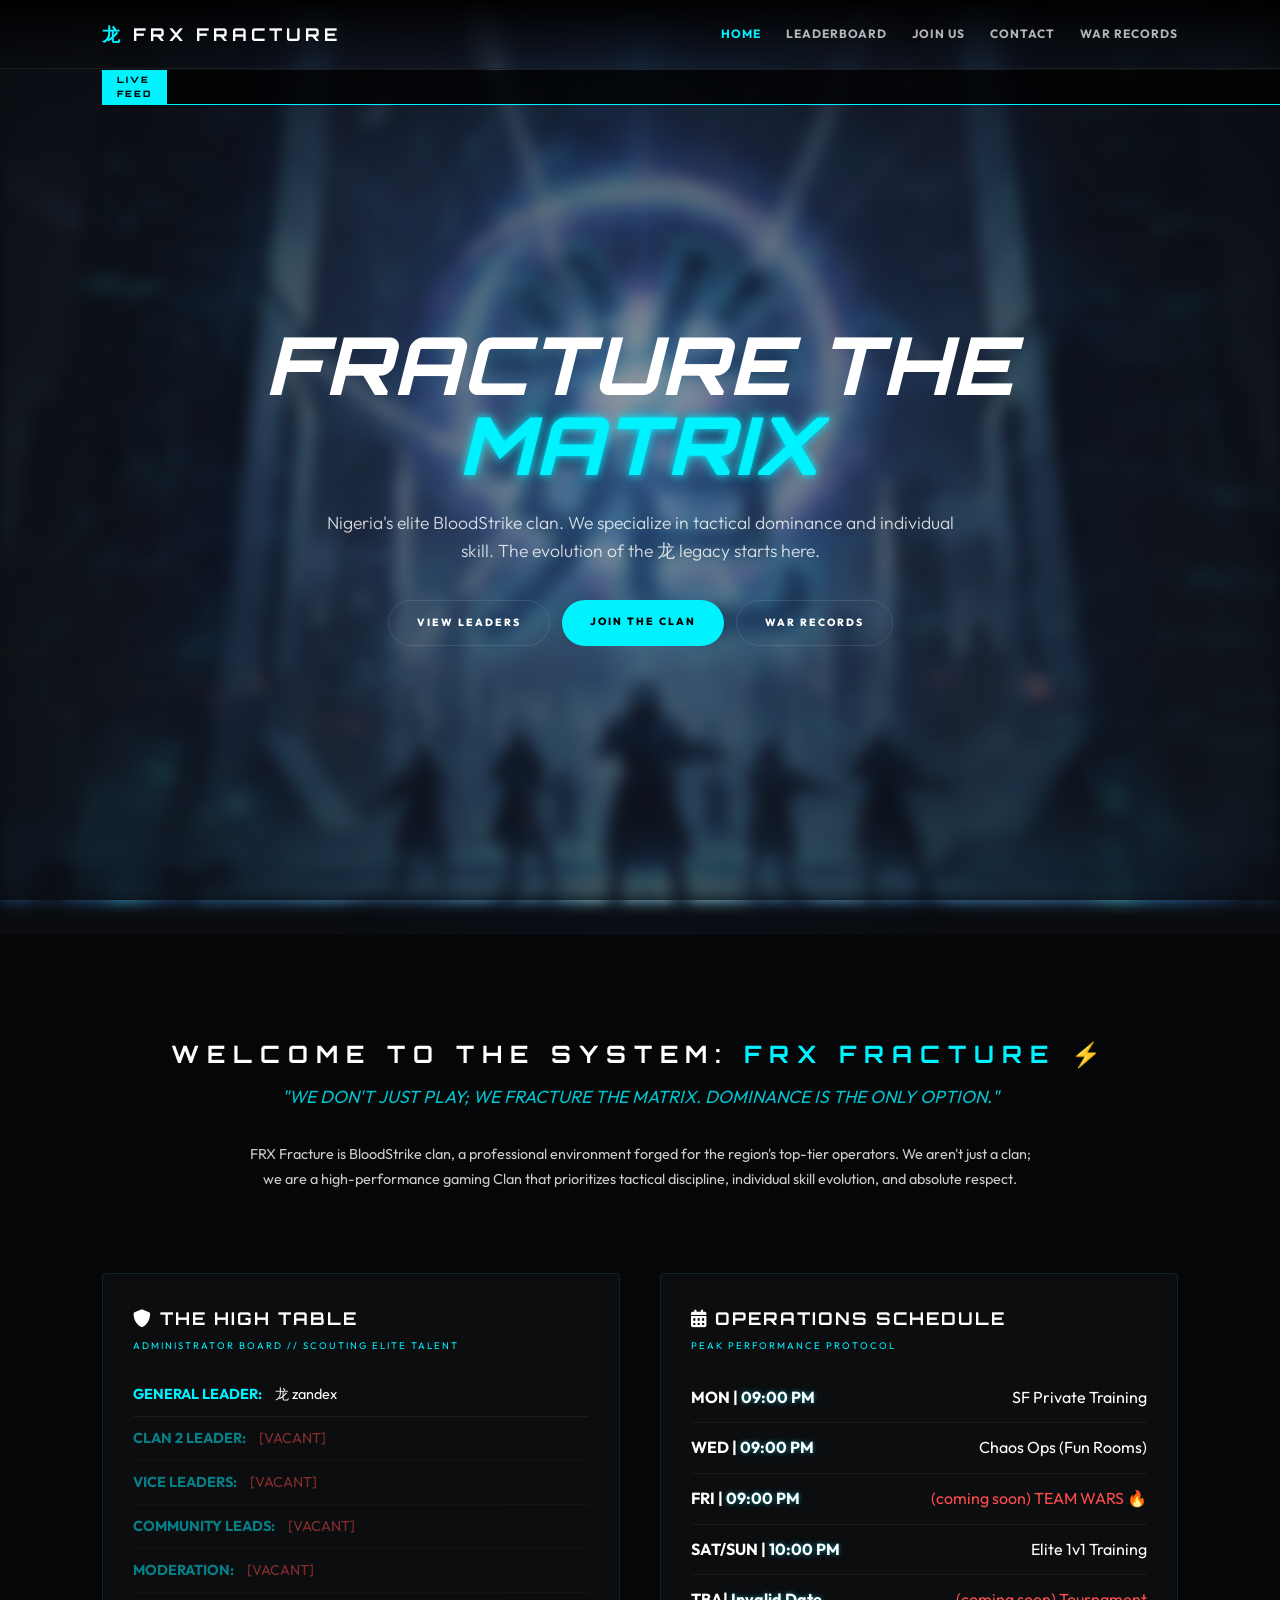
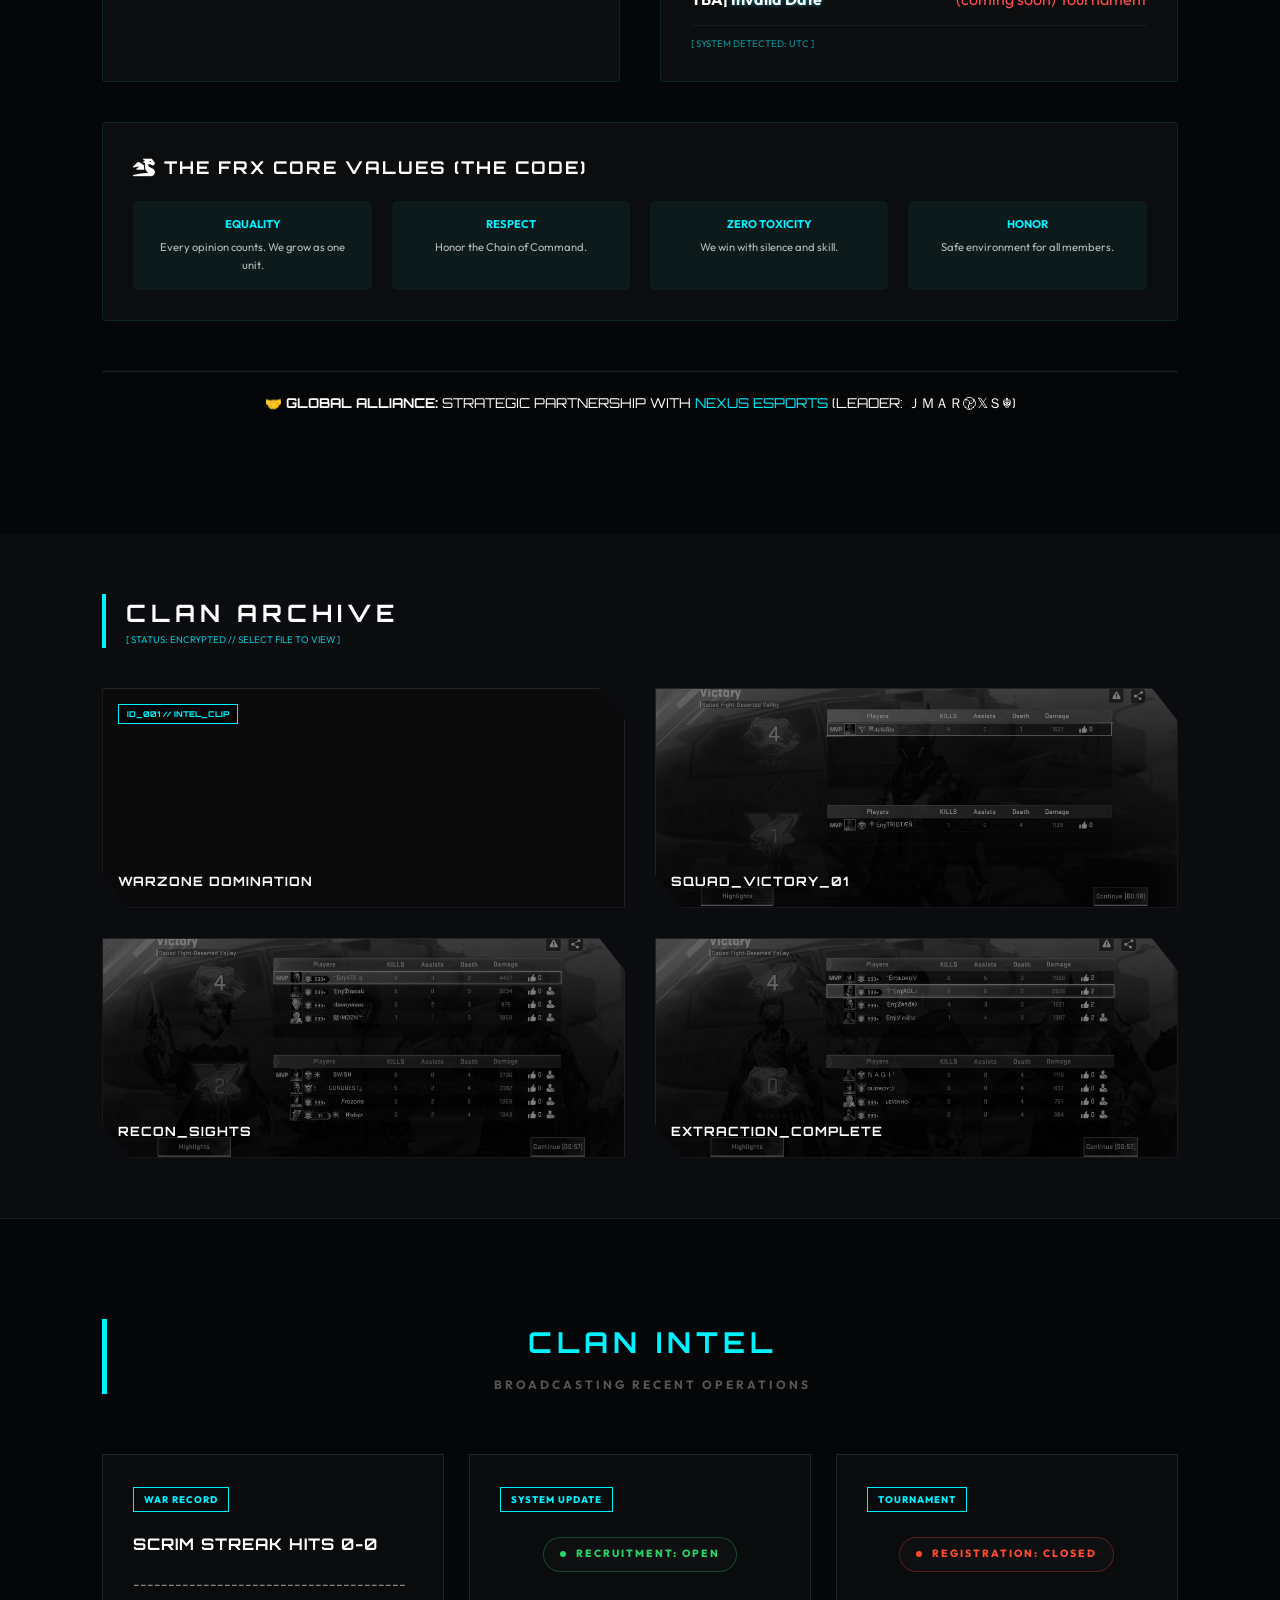
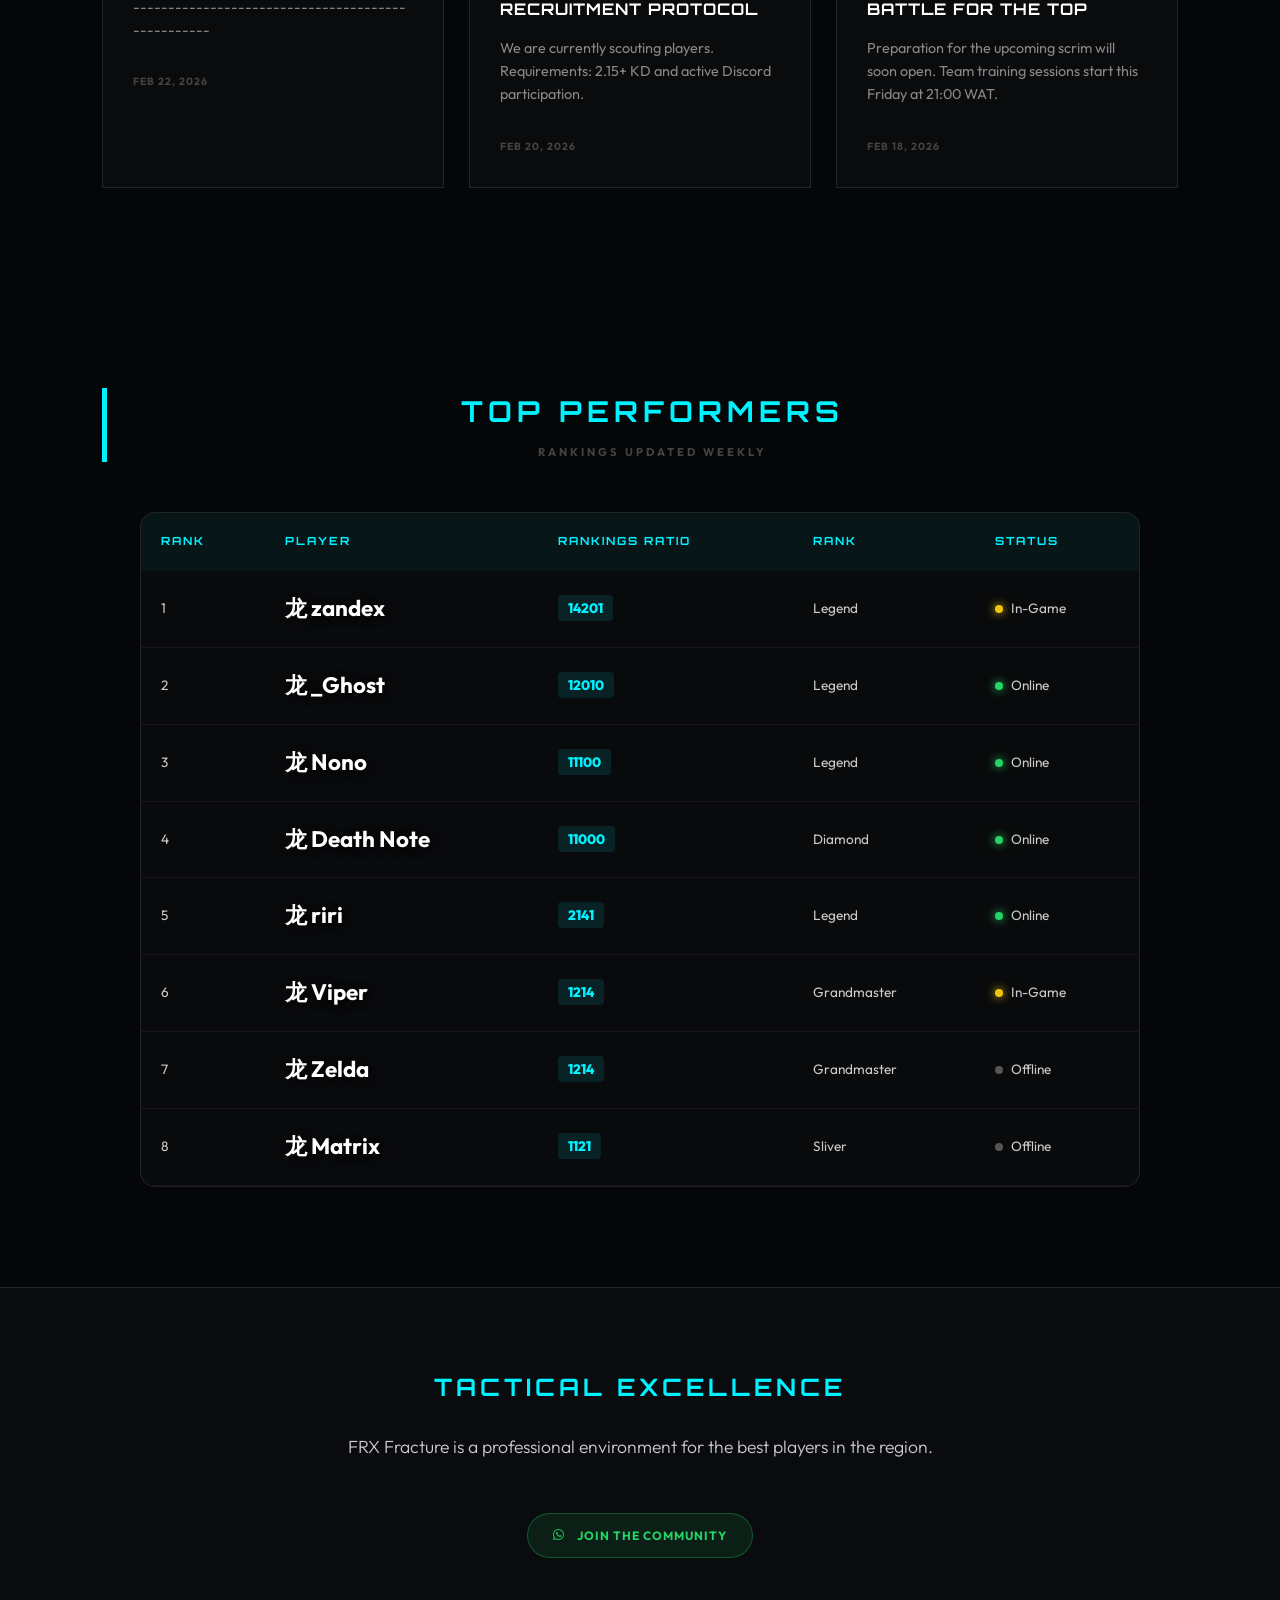
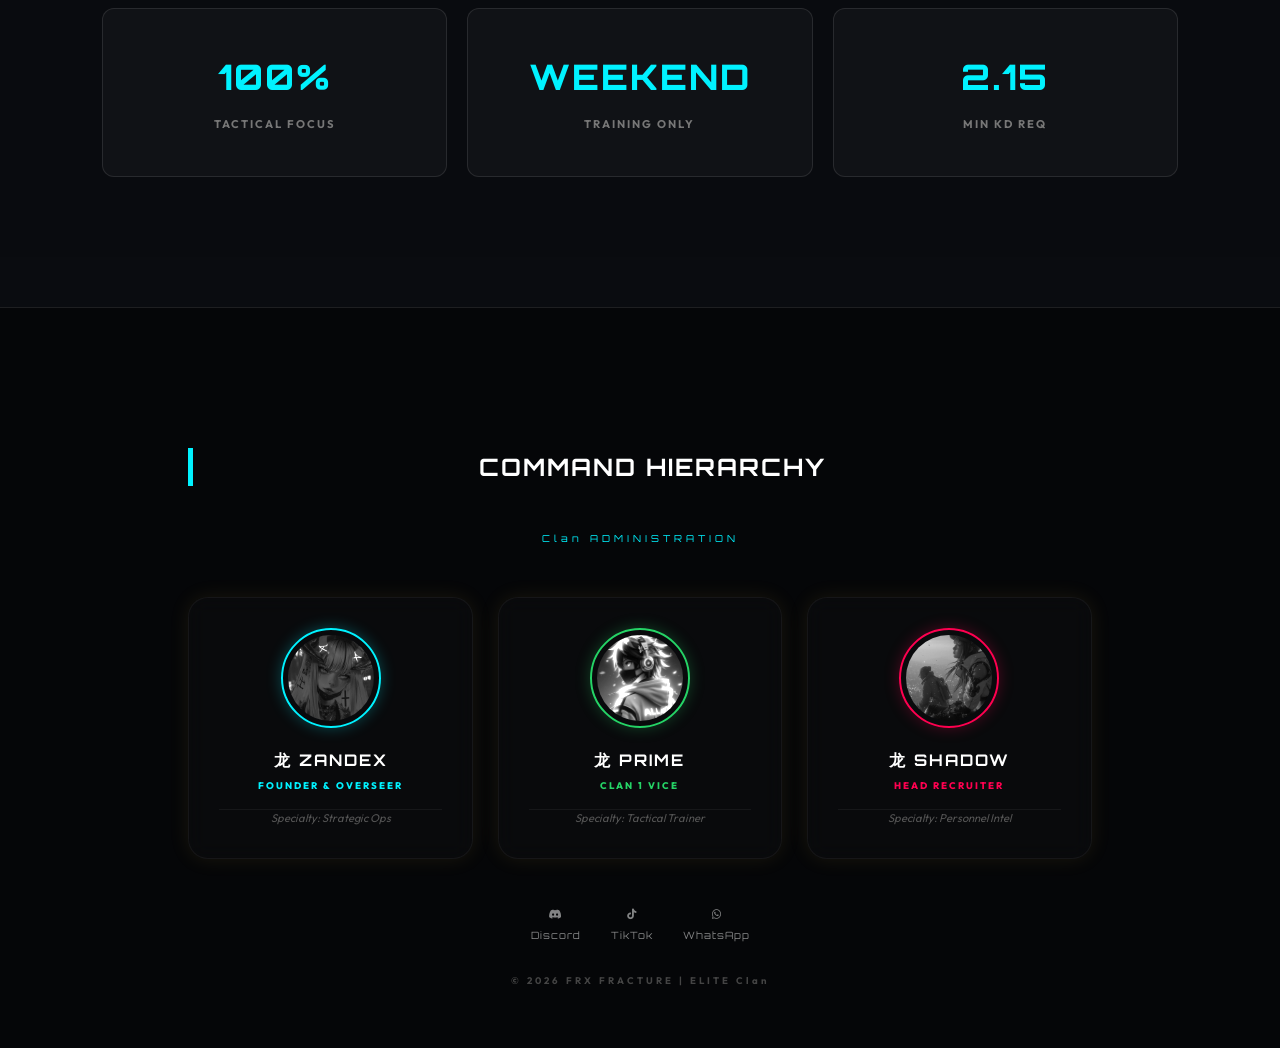
==== commit 55839401: "Add files via upload" ====
--- a/index.html
+++ b/index.html
@@ -3,7 +3,22 @@
 <head>
     <meta charset="UTF-8">
     <meta name="viewport" content="width=device-width, initial-scale=1.0">
-    <title>FRX FRACTURE | NIGERIA'S ELITE BLOODSTRIKE CLAN</title>
+    <title>FRX FRACTURE | ELITE BLOODSTRIKE CLAN</title>
+    <title>FRX FRACTURE | Elite BloodStrike Clan</title>
+<meta name="title" content="FRX FRACTURE | Elite BloodStrike Clan">
+<meta name="description" content="We don't just play; we fracture the matrix. Join Nigeria's elite tactical organization.">
+
+<meta property="og:type" content="website">
+<meta property="og:url" content="https://zandexprime.github.io/FRX-FRACTURE-Clan"> <meta property="og:title" content="FRX FRACTURE ⚡ SYSTEM ONLINE">
+<meta property="og:description" content="FIELD ARCHIVE // TACTICAL OPS // ELITE RECRUITMENT. Are you ready to fracture the matrix?">
+
+<meta property="og:image" content="https://zandexprime.github.io/FRX-FRACTURE-Clan/images/meta-thumbnail.jpg">
+
+<meta property="twitter:card" content="summary_large_image">
+<meta property="twitter:url" content="https://zandexprime.github.io/FRX-FRACTURE-Clan">
+<meta property="twitter:title" content="FRX FRACTURE ⚡ SYSTEM ONLINE">
+<meta property="twitter:description" content="Join Elite BloodStrike organization. Tactical discipline. Absolute respect.">
+<meta property="twitter:image" content="https://zandexprime.github.io/FRX-FRACTURE-Clan/images/meta-thumbnail.jpg">
     
     <link rel="stylesheet" href="style.css">
     <link href="https://fonts.googleapis.com/css2?family=Outfit:wght@300;400;600;700;800&family=Orbitron:wght@900&display=swap" rel="stylesheet">
@@ -262,7 +277,7 @@
             "WE DON'T JUST PLAY; WE FRACTURE THE MATRIX. DOMINANCE IS THE ONLY OPTION."
         </blockquote>
         <p style="max-width: 800px; margin: 30px auto; line-height: 1.8; color: #ccc; font-size: 0.9rem;">
-            FRX Fracture is BloodStrike clan, a professional environment forged for the region's top-tier operators. We aren't just a clan; we are a high-performance gaming division that prioritizes tactical discipline, individual skill evolution, and absolute respect.
+            FRX Fracture is BloodStrike clan, a professional environment forged for the region's top-tier operators. We aren't just a clan; we are a high-performance gaming Clan that prioritizes tactical discipline, individual skill evolution, and absolute respect.
         </p>
     </div>
 
@@ -421,7 +436,7 @@
         <section id="leadership" style="padding: 80px 8% 50px;">
     <div style="text-align: center; margin-bottom: 50px;">
         <h2 class="section-title">COMMAND HIERARCHY</h2>
-        <p style="color: var(--neon-blue); font-family: 'Orbitron'; font-size: 0.6rem; letter-spacing: 4px; margin-top: -15px;">DIVISION ADMINISTRATION</p>
+        <p style="color: var(--neon-blue); font-family: 'Orbitron'; font-size: 0.6rem; letter-spacing: 4px; margin-top: -15px;">Clan ADMINISTRATION</p>
     </div>
 
     <div id="leader-grid" style="display: grid; grid-template-columns: repeat(auto-fit, minmax(250px, 1fr)); gap: 25px;">
@@ -434,7 +449,7 @@
             <a href="https://www.tiktok.com/@fracture_esports" class="social-icon" target="_blank"><i class="fab fa-tiktok"></i><span>TikTok</span></a>
             <a href="https://chat.whatsapp.com/DBjDvU5sd6rA4anDeY8neo" class="social-icon" target="_blank"><i class="fab fa-whatsapp"></i><span>WhatsApp</span></a>
         </div>
-        <p style="font-size: 0.6rem; color: #444; letter-spacing: 3px; font-weight: 700;">© 2026 FRX FRACTURE | ELITE DIVISION</p>
+        <p style="font-size: 0.6rem; color: #444; letter-spacing: 3px; font-weight: 700;">© 2026 FRX FRACTURE | ELITE Clan</p>
     </footer>
 
 <div id="newsModal" class="modal-overlay">
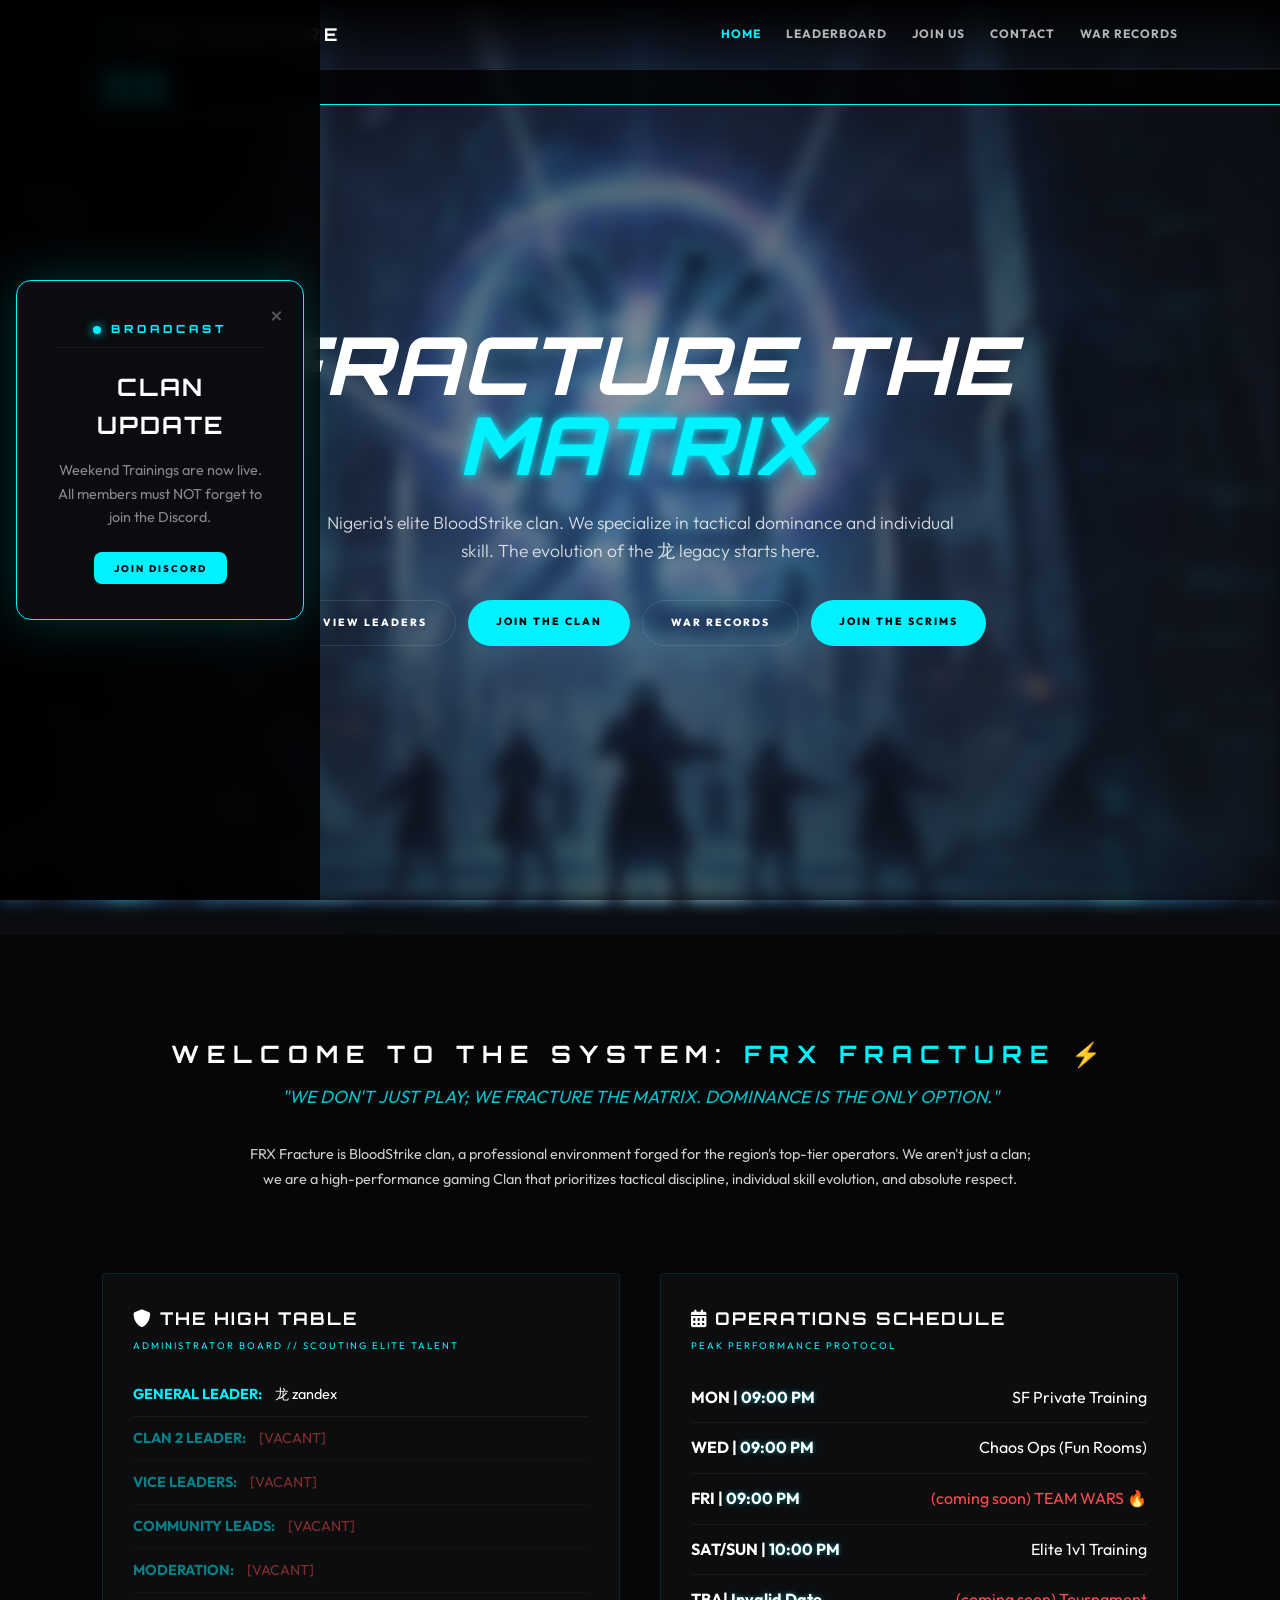
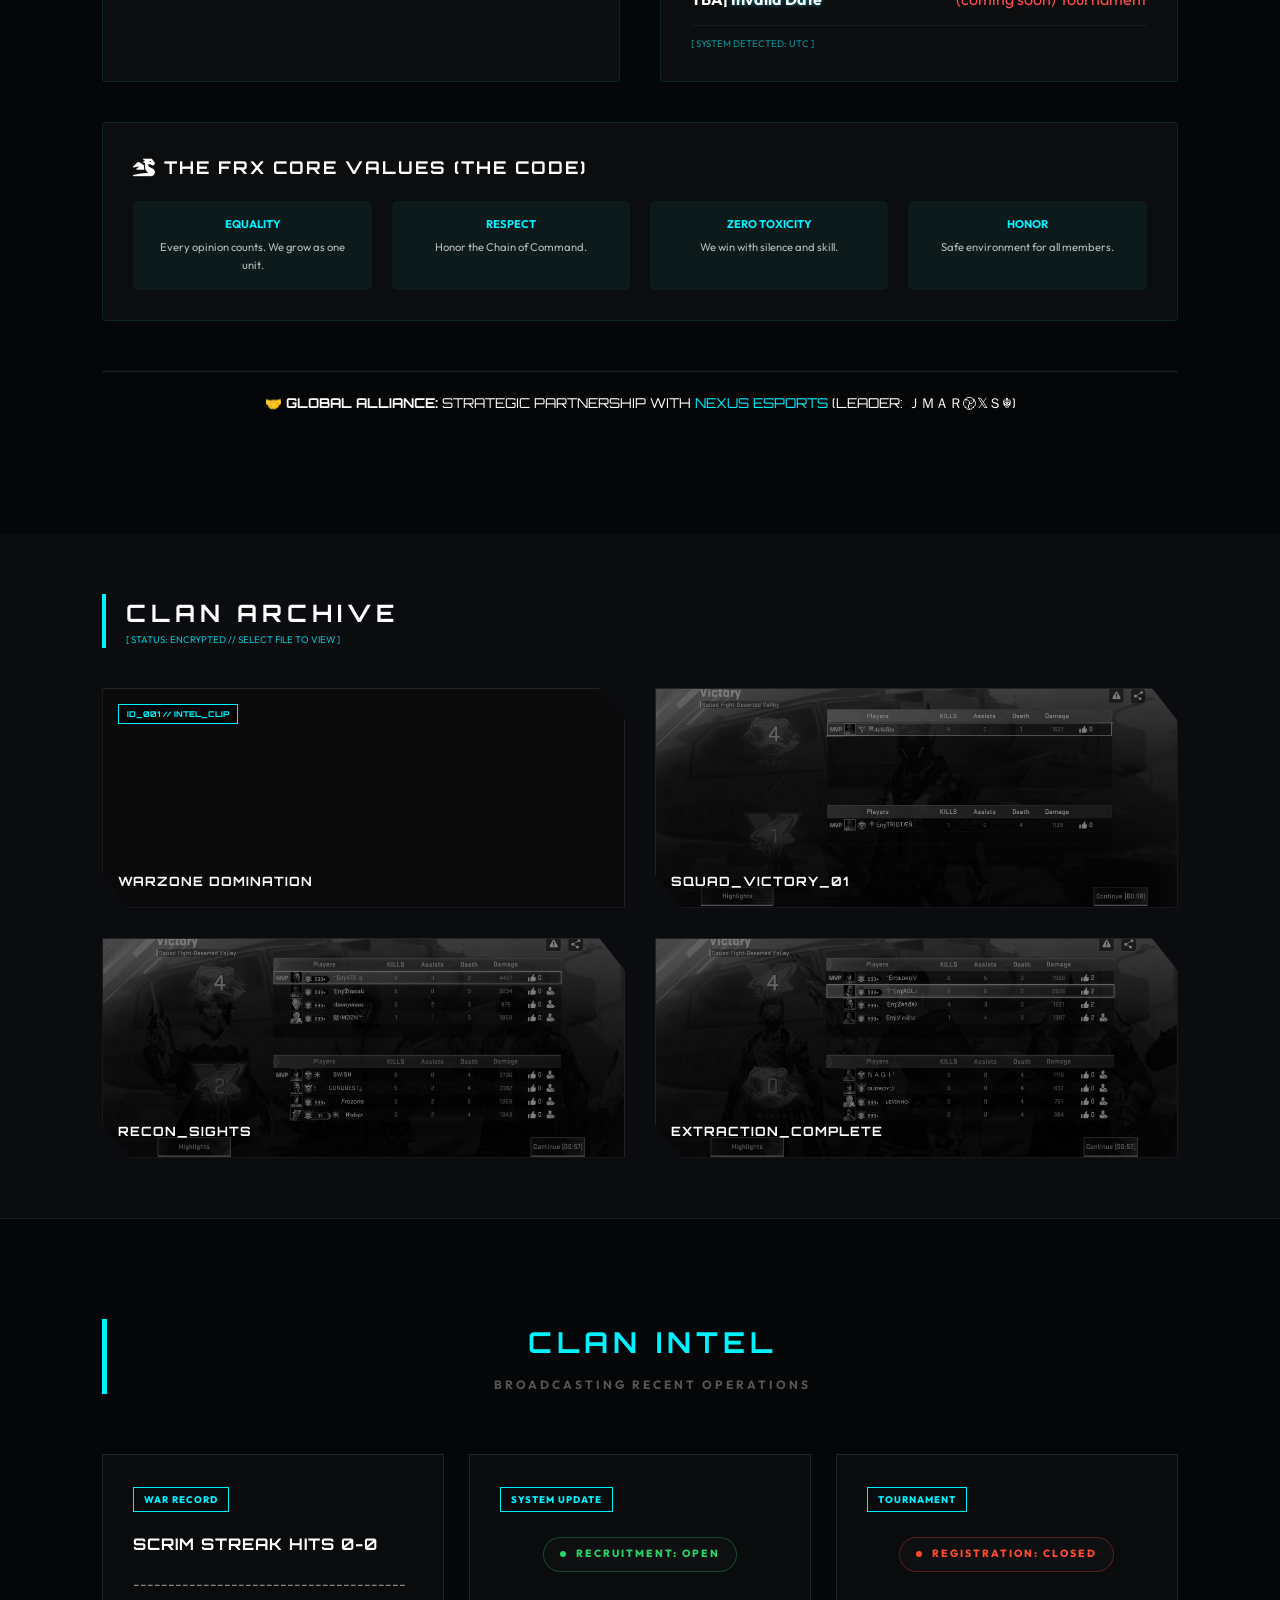
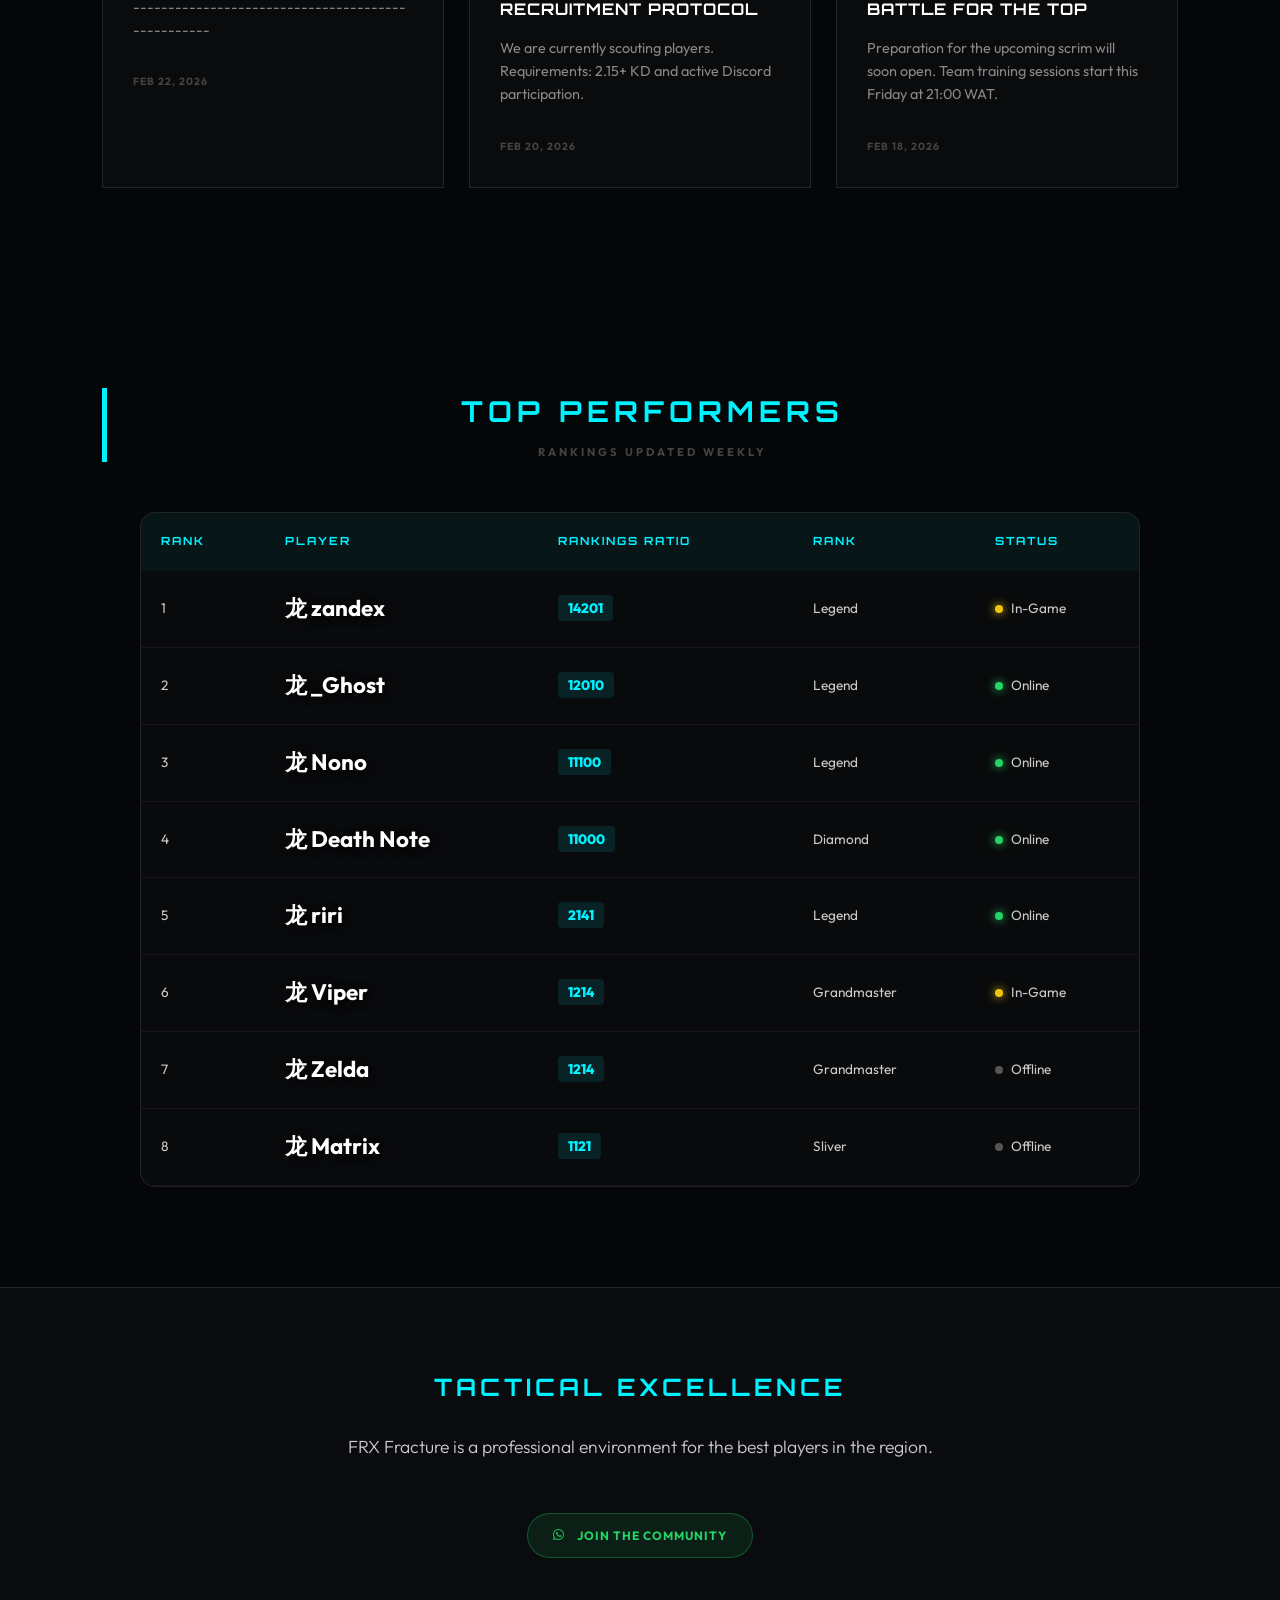
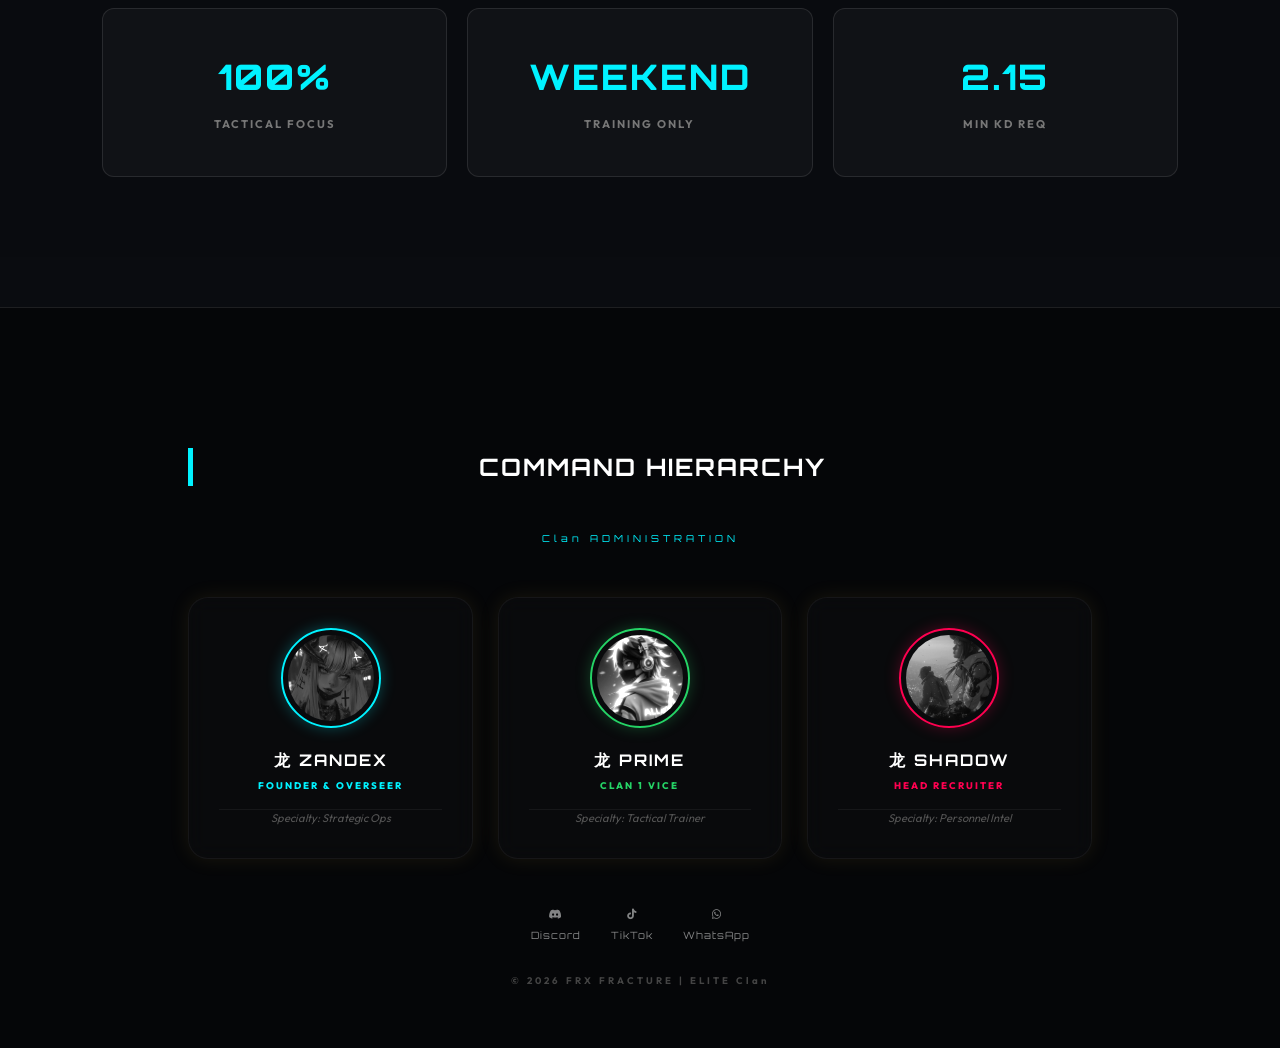
==== commit b3f6c33c: "Add files via upload" ====
--- a/index.html
+++ b/index.html
@@ -2,7 +2,7 @@
 <html lang="en">
 <head>
     <meta charset="UTF-8">
-    <meta name="viewport" content="width=device-width, initial-scale=1.0">
+    <meta name="viewport" content="width=device-width, initial-scale=1.0, maximum-scale=1.0, user-scalable=no">
     <title>FRX FRACTURE | ELITE BLOODSTRIKE CLAN</title>
     <title>FRX FRACTURE | Elite BloodStrike Clan</title>
 <meta name="title" content="FRX FRACTURE | Elite BloodStrike Clan">
@@ -10,13 +10,13 @@
 
 <meta property="og:type" content="website">
 <meta property="og:url" content="https://zandexprime.github.io/FRX-FRACTURE-Clan"> <meta property="og:title" content="FRX FRACTURE ⚡ SYSTEM ONLINE">
-<meta property="og:description" content="FIELD ARCHIVE // TACTICAL OPS // ELITE RECRUITMENT. Are you ready to fracture the matrix?">
+<meta property="og:description" content="FIELD ARCHIVE // TACTICAL OPS //. Are you ready to fracture the matrix?">
 
 <meta property="og:image" content="https://zandexprime.github.io/FRX-FRACTURE-Clan/images/meta-thumbnail.jpg">
 
 <meta property="twitter:card" content="summary_large_image">
 <meta property="twitter:url" content="https://zandexprime.github.io/FRX-FRACTURE-Clan">
-<meta property="twitter:title" content="FRX FRACTURE ⚡ SYSTEM ONLINE">
+<meta property="twitter:title" content="FRX FRACTURE ⚡ cLAN">
 <meta property="twitter:description" content="Join Elite BloodStrike organization. Tactical discipline. Absolute respect.">
 <meta property="twitter:image" content="https://zandexprime.github.io/FRX-FRACTURE-Clan/images/meta-thumbnail.jpg">
     
@@ -265,6 +265,7 @@
                 <a href="leaderboard.html" class="btn">View Leaders</a>
                 <a href="join.html" class="btn btn-filled">Join The Clan</a>
                 <a href="wars.html" class="btn">War Records</a>
+                <a href="scrims.html" class="btn btn-filled" onclick="handleTournamentAccess(event)"> Join The Scrims</a>
             </div>
         </div>
     </header>
@@ -384,7 +385,7 @@
 </div>
                 <h3>BATTLE FOR THE TOP</h3>
                 <p>Preparation for the upcoming scrim will soon open. Team training sessions start this Friday at 21:00 WAT.</p>
-                <span class="news-date">FEB 18, 2026</span>
+                <span class="news-date">FEB 18, 2026</span> 
             </div>
         </div>
     </section>
@@ -505,6 +506,18 @@
     <div id="lightbox-content" style="width: 80%; max-width: 900px; border: 1px solid var(--neon-blue); box-shadow: 0 0 50px rgba(0,242,255,0.3);"></div>
 </div>
 </div>
-
+<div id="pending-modal" class="modal-overlay">
+    <div class="modal-box"> <div class="modal-close" onclick="closePending()">&times;</div>
+        
+        <i class="fas fa-lock" style="color:#ff9900; font-size:2rem; margin-bottom:20px;"></i>
+        <h2 style="font-family:'Orbitron'; color:#ff9900; margin-bottom:10px;">REGISTRATION CLOSED</h2>
+        <p style="color:#888; font-size:0.9rem; line-height:1.6;">REGISTRATION PENDING.<br>The scrim is currently under maintenance.</p>
+        
+        <div style="margin-top:25px; border-top:1px solid rgba(255,153,0,0.2); padding-top:15px;">
+            <span style="font-size:0.6rem; letter-spacing:3px; color:#ff9900;">STATUS: PENDING...</span>
+        </div>
+    </div>
+</div>
+<script src="system-control.js"></script>
 </body>
 </html>
--- a/style.css
+++ b/style.css
@@ -20,6 +20,13 @@
 }
 
 h1, h2, h3, .brand { font-family: 'Orbitron', sans-serif; text-transform: uppercase; letter-spacing: 2px; }
+nav {
+    display: flex;
+    justify-content: space-between;
+    align-items: center;
+    flex-wrap: wrap; /* This allows the menu to wrap to a new line if needed */
+    padding: 20px 5%;
+}
 
 /* --- PRE-LOADER --- */
 #loader {
@@ -107,6 +114,123 @@
     color: #fff;
     text-shadow: 0 0 5px rgba(0, 242, 255, 0.5);
     font-weight: bold;
+}
+
+/* --- UPDATED MODAL OVERLAY --- */
+.modal-overlay {
+    position: fixed;
+    top: 0;
+    left: 0;
+    width: 100%;       /* Use 100% to ensure it covers the width */
+    height: 100vh;      /* Full viewport height */
+    background: rgba(0, 0, 0, 0.95);
+    z-index: 10000;
+    
+    /* THE MAGIC CENTER TOOLS */
+    display: flex;
+    justify-content: center; /* Horizontal Center */
+    align-items: center;     /* Vertical Center */
+    
+    /* Hidden state */
+    opacity: 0;
+    visibility: hidden;
+    transition: 0.4s ease;
+    backdrop-filter: blur(10px);
+}
+
+/* 1. THE OVERLAY (The Background) */
+.modal-overlay {
+    position: fixed;
+    top: 0;
+    left: 0;
+    width: 100vw;
+    height: 100vh;
+    background: rgba(0, 0, 0, 0.95);
+    z-index: 100000; /* Extremely high to stay on top */
+    
+    /* Center using Flexbox - the most reliable way */
+    display: flex;
+    justify-content: center;
+    align-items: center;
+    
+    /* Hidden state */
+    opacity: 0;
+    visibility: hidden;
+    transition: 0.4s ease;
+    backdrop-filter: blur(10px);
+}
+
+/* 2. THE BOX (The Popup) */
+.modal-box {
+    background: #0a0c10;
+    border: 1px solid #ff9900;
+    width: 90%;
+    max-width: 400px;
+    padding: 35px;
+    text-align: center;
+    position: relative;
+    box-shadow: 0 0 50px rgba(255, 153, 0, 0.3);
+    
+    /* THE DROP ANIMATION */
+    /* Start 50px higher than the center */
+    transform: translateY(-50px); 
+    transition: 0.5s cubic-bezier(0.175, 0.885, 0.32, 1.275);
+}
+
+/* 3. THE ACTIVE STATE (When JS adds .active) */
+.modal-overlay.active {
+    opacity: 1;
+    visibility: visible;
+}
+
+.modal-overlay.active .modal-box {
+    /* Moves to dead center */
+    transform: translateY(0); 
+}
+
+/* 4. THE CLOSE BUTTON */
+.modal-close {
+    position: absolute;
+    top: 10px;
+    right: 15px;
+    font-size: 1.8rem;
+    color: #555;
+    cursor: pointer;
+}
+
+/* Specific centering for the Pending Modal */
+#pending-modal {
+    display: none; /* Default hidden */
+    position: fixed !important;
+    top: 0 !important;
+    left: 0 !important;
+    width: 100vw !important;
+    height: 100vh !important;
+    background: rgba(0, 0, 0, 0.95) !important;
+    z-index: 99999 !important;
+    justify-content: center !important;
+    align-items: center !important;
+    opacity: 0;
+    visibility: hidden;
+    transition: 0.4s ease;
+}
+
+#pending-modal.active {
+    display: flex !important; /* Forces it to show and center */
+    opacity: 1 !important;
+    visibility: visible !important;
+}
+
+#pending-modal .modal-box {
+    position: relative !important;
+    top: auto !important;
+    left: auto !important;
+    transform: translateY(-30px) !important; /* Drop effect start */
+    margin: 0 !important;
+}
+
+#pending-modal.active .modal-box {
+    transform: translateY(0) !important; /* Drop effect end */
 }
 
 /* ABOUT SECTION STYLES */
@@ -307,6 +431,7 @@
 /* Responsive Masonry */
 @media (max-width: 900px) { .gallery-container { column-count: 2; } }
 @media (max-width: 600px) { .gallery-container { column-count: 1; } }
+
 /* NEWS TICKER STYLES */
 .news-ticker {
     background: rgba(0, 0, 0, 0.8);
@@ -993,3 +1118,126 @@
     .hero h1 { font-size: 2rem; }
     .list-row { grid-template-columns: 30px 40px 1fr 80px; padding: 10px 5px; }
 }
+/* --- RESPONSIVE SYSTEM BOOT --- */
+
+/* For Tablets and Phones (Screens smaller than 992px) */
+@media (max-width: 992px) {
+    #about .system-grid {
+        grid-template-columns: 1fr; /* Stack leadership and schedule */
+    }
+}
+
+/* For Phones (Screens smaller than 768px) */
+@media (max-width: 768px) {
+    /* Adjust Main Title */
+    h1 {
+        font-size: 1.8rem !important;
+        letter-spacing: 3px !important;
+    }
+
+    blockquote {
+        font-size: 0.9rem !important;
+    }
+
+    /* Fix the Intel Grid */
+    .game-grid {
+        grid-template-columns: 1fr; /* Single column for clips */
+        gap: 15px;
+    }
+
+    .gallery-card {
+        height: 200px; /* Slimmer height for mobile screens */
+    }
+
+    /* Fix the Core Values Boxes */
+    .values-flex {
+        grid-template-columns: 1fr 1fr; /* 2x2 grid instead of 4 in a row */
+        gap: 10px;
+    }
+
+    /* Move the Discord Toggle higher so it doesn't block buttons */
+    .chat-trigger {
+        width: 50px;
+        height: 50px;
+        bottom: 20px;
+        right: 20px;
+    }
+
+    .comms-panel {
+        width: 90%; /* Take up most of the screen on mobile */
+        right: -100%; 
+        bottom: 80px;
+    }
+    
+    .comms-panel.active {
+        right: 5%;
+    }
+}
+
+/* --- MASTER RESPONSIVE PROTOCOL --- */
+@media (max-width: 1024px) {
+    .system-grid { grid-template-columns: 1fr !important; } /* Stacks High Table & Schedule */
+    .protocol-card { grid-column: span 1 !important; }
+}
+
+@media (max-width: 768px) {
+    /* Navigation Fix */
+    nav { padding: 15px 5%; height: auto; flex-wrap: wrap; }
+    .nav-links { 
+        display: none; position: fixed; top: 0; left: 0; width: 100%; height: 100vh;
+        background: rgba(10, 12, 16, 0.98); flex-direction: column; justify-content: center; 
+        align-items: center; gap: 30px; z-index: 1000;
+    }
+    .nav-links.active { display: flex; }
+    .nav-links a { font-size: 1.5rem; margin: 0; }
+
+    /* Hero Text Scaling */
+    .hero h1 { font-size: 2.8rem !important; }
+    .hero p { font-size: 0.9rem; padding: 0 10px; }
+    .btn-group { flex-direction: column; width: 100%; align-items: center; }
+    .btn { width: 90%; text-align: center; }
+
+    /* Grids & Cards */
+    .news-grid, .stat-grid, .game-grid { 
+        grid-template-columns: 1fr !important; 
+        padding: 0 10px;
+    }
+    
+    /* Core Values Fix: 2x2 grid on mobile instead of stacking long icons */
+    .values-flex { 
+        display: grid !important;
+        grid-template-columns: 1fr 1fr !important; 
+        gap: 10px; 
+    }
+    
+    /* Table Fix: Adds horizontal scroll so it doesn't break the screen */
+    .table-container {
+        overflow-x: auto;
+        -webkit-overflow-scrolling: touch;
+        margin: 0 -5%; /* Pulls table to edges for better view */
+    }
+    table { min-width: 600px; } /* Ensures table content stays readable */
+
+    /* Modal Fix */
+    .modal-box { width: 95%; padding: 25px; }
+    
+    /* Gallery Fix */
+    .gallery-card { height: 220px; }
+}
+
+@media (max-width: 480px) {
+    .hero h1 { font-size: 2.2rem !important; }
+    .values-flex { grid-template-columns: 1fr !important; } /* Stacks values on very small phones */
+    .stat-card h3 { font-size: 1.8rem; }
+}
+
+/* For Very Small Phones (smaller than 480px) */
+@media (max-width: 480px) {
+    .values-flex {
+        grid-template-columns: 1fr; /* Stack everything */
+    }
+    
+    .about-header {
+        margin-bottom: 40px;
+    }
+}
